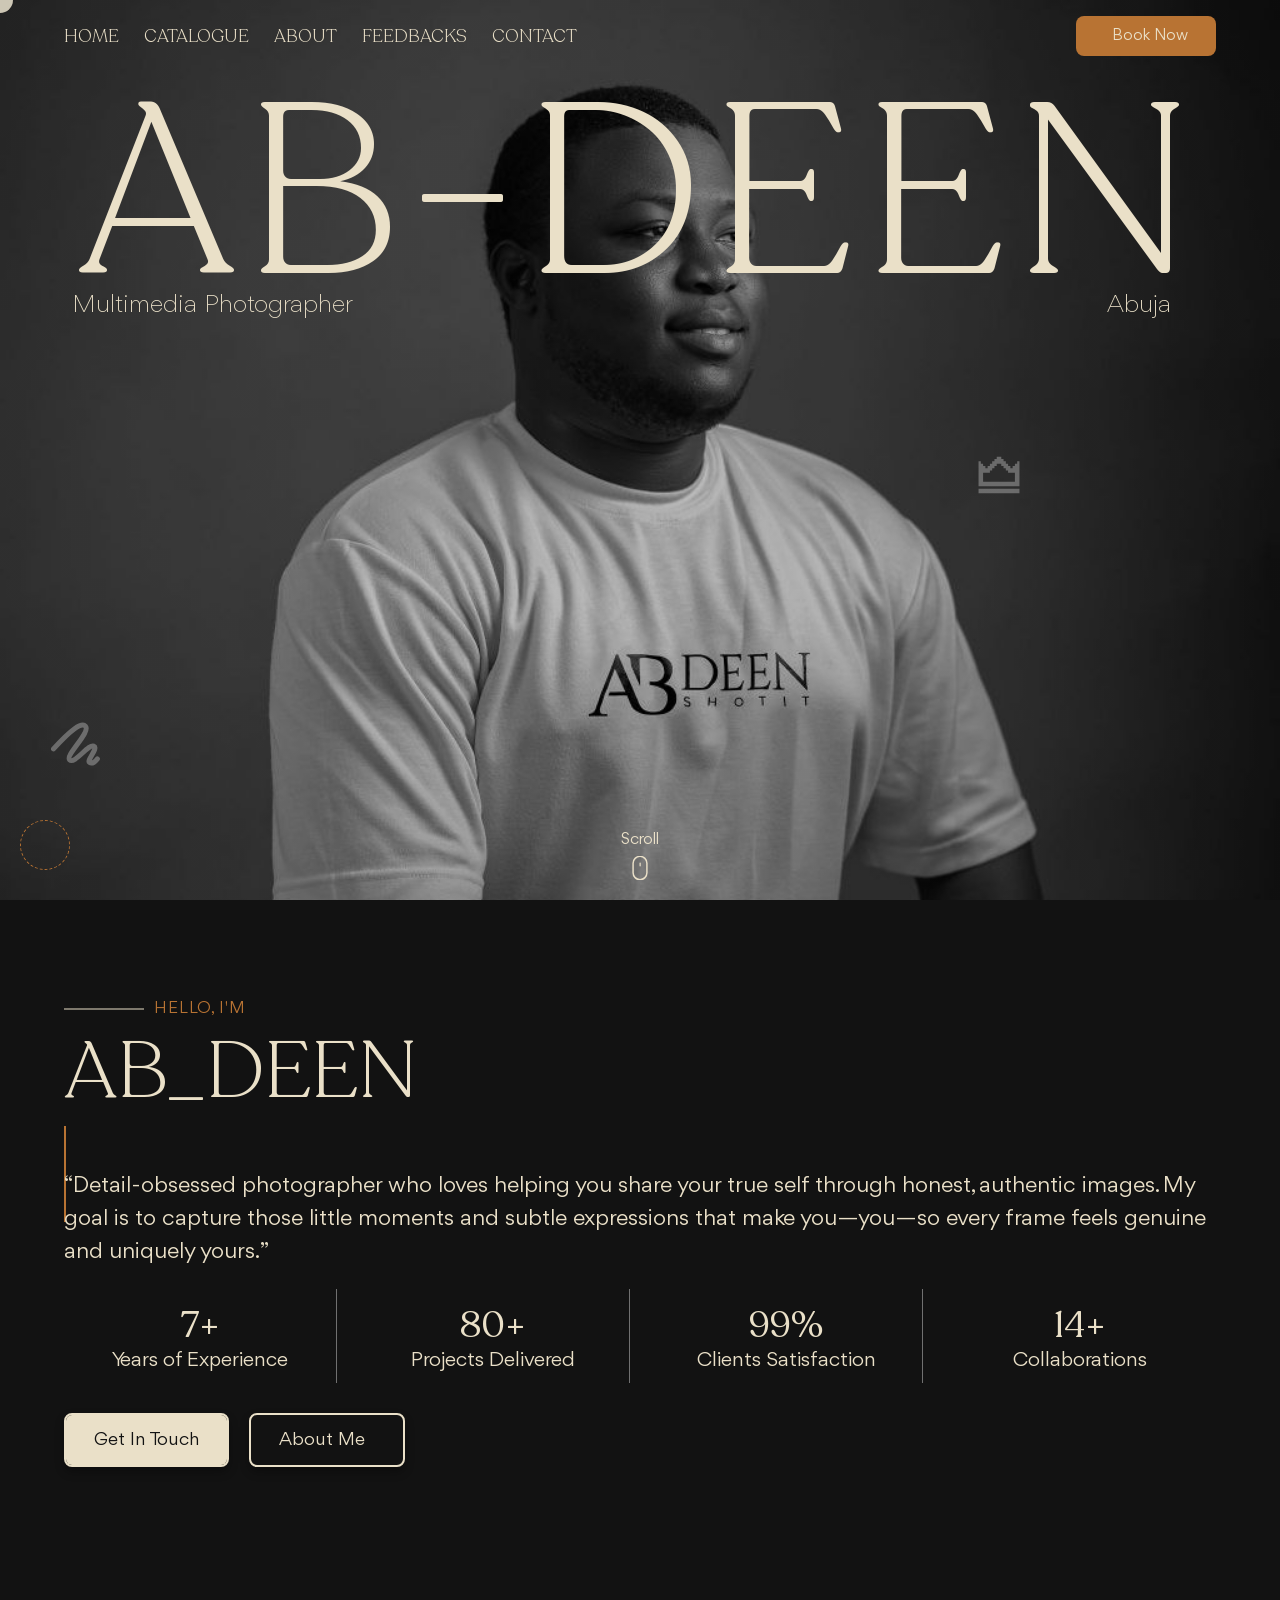
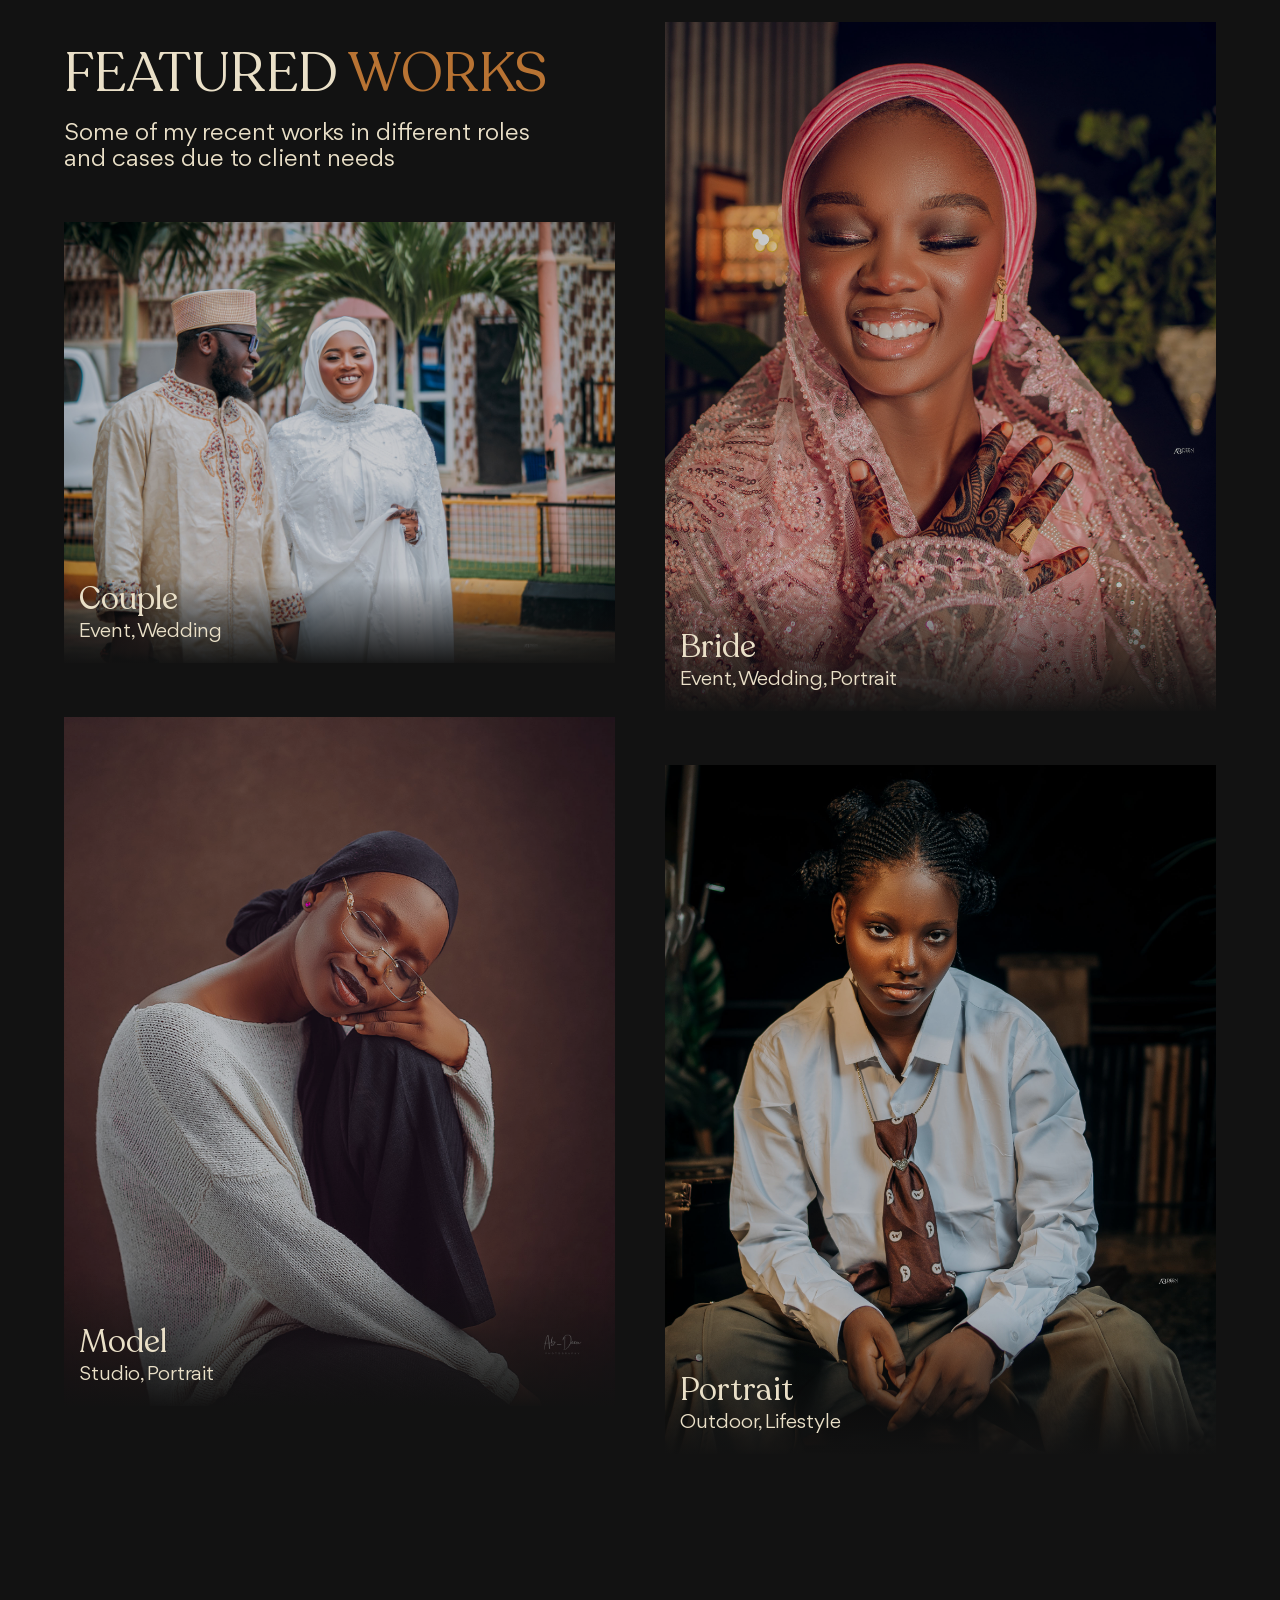
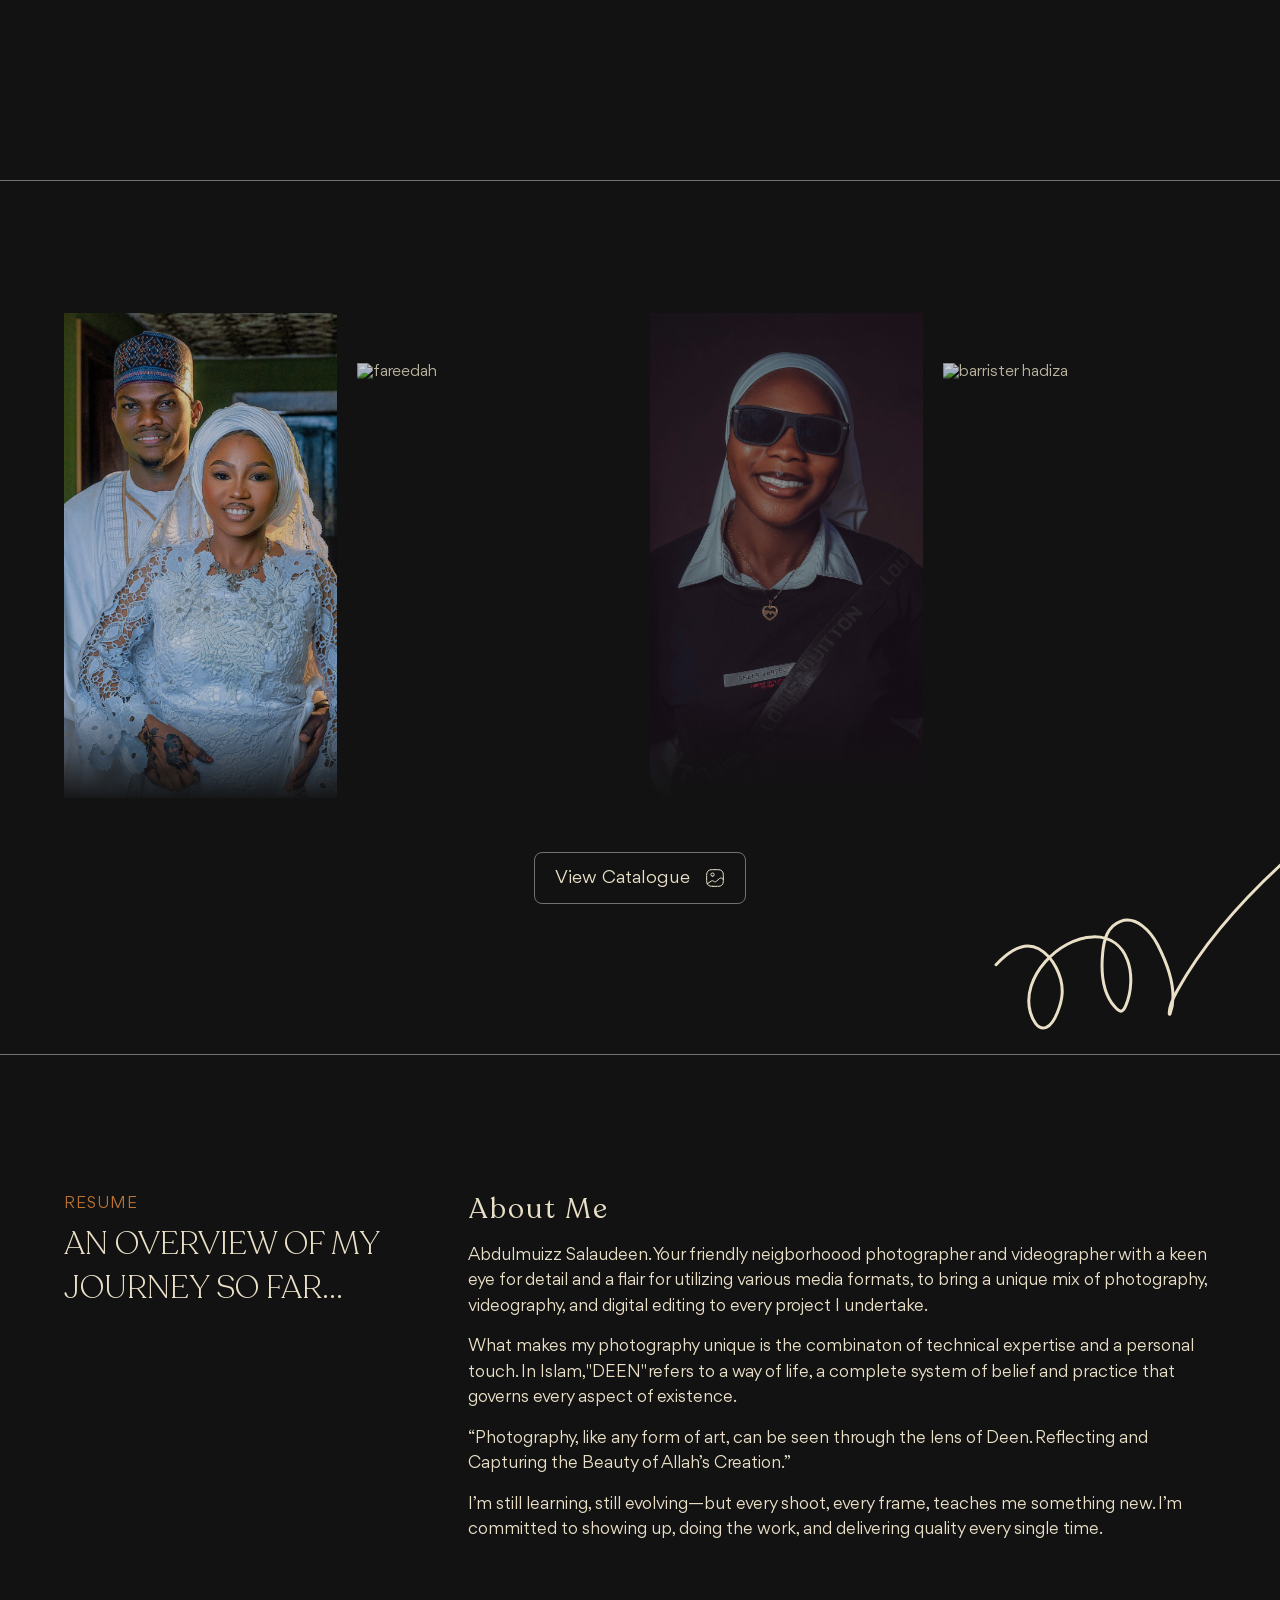
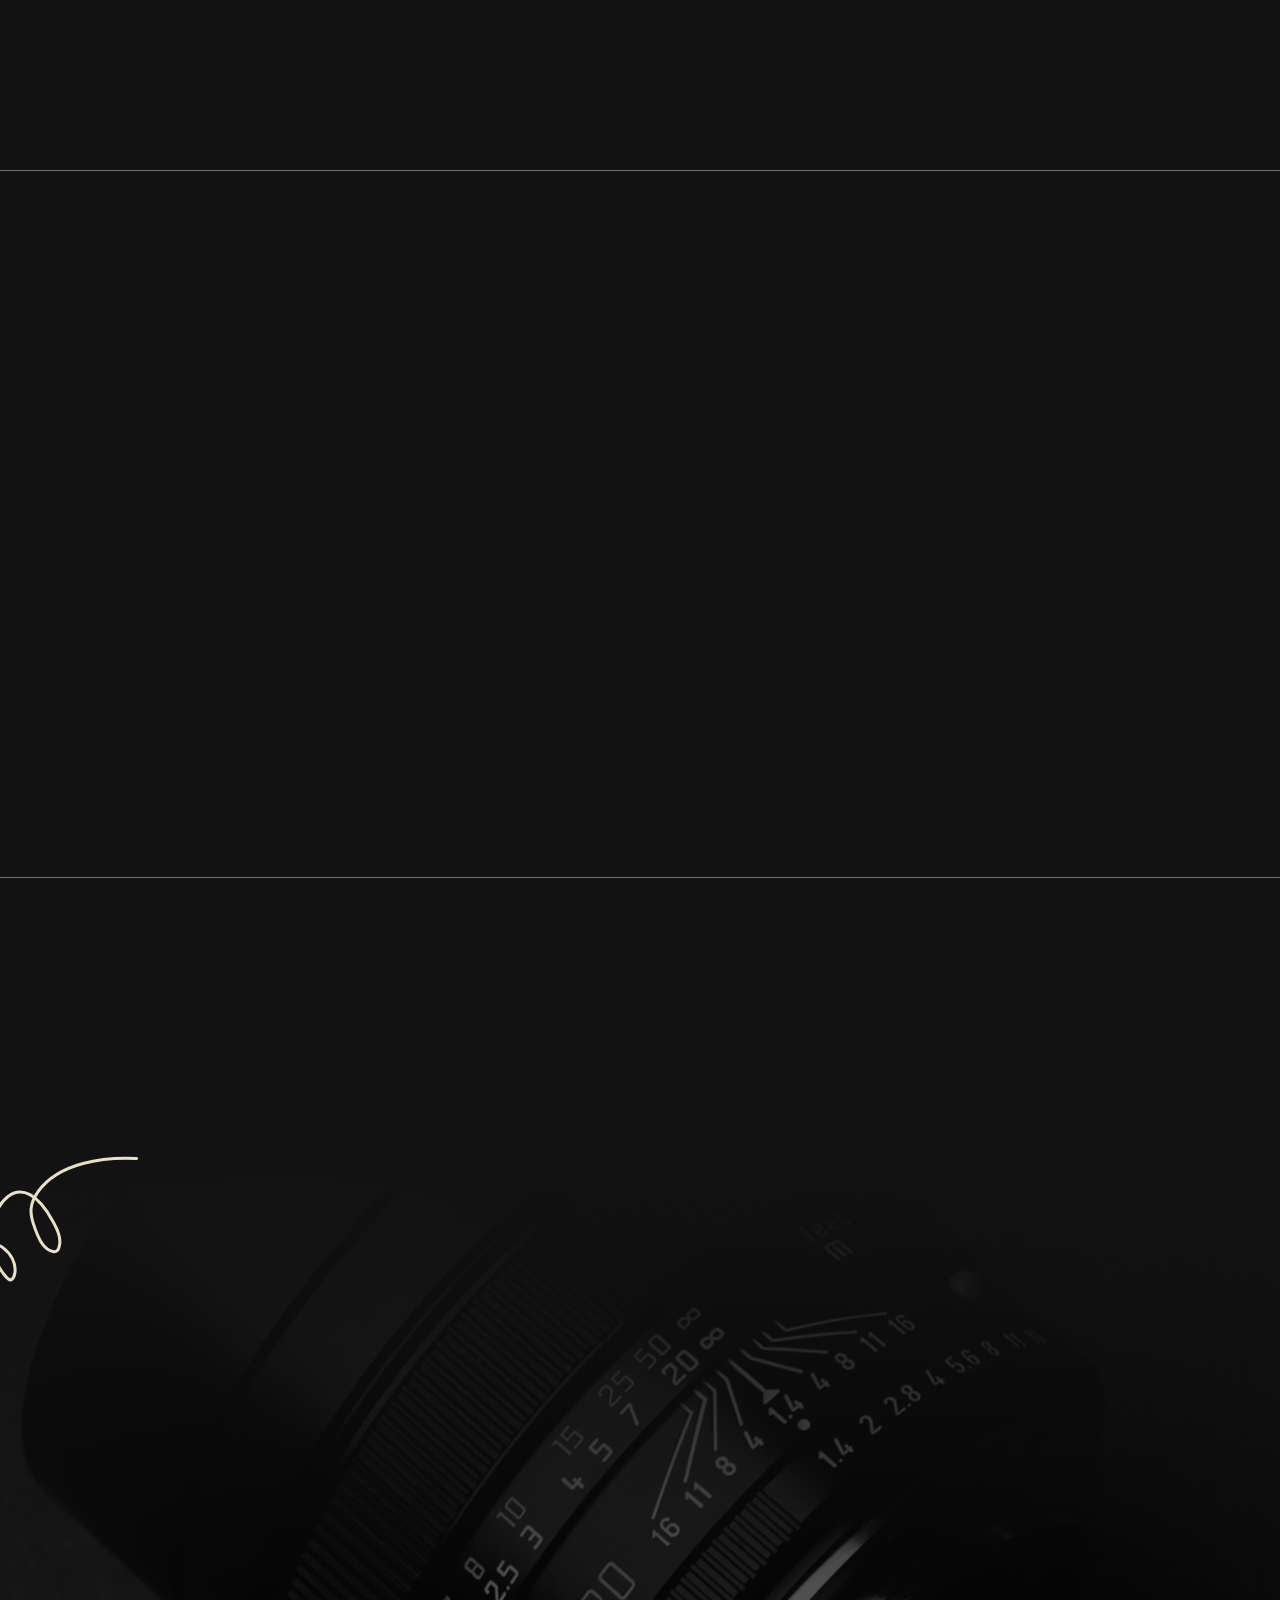
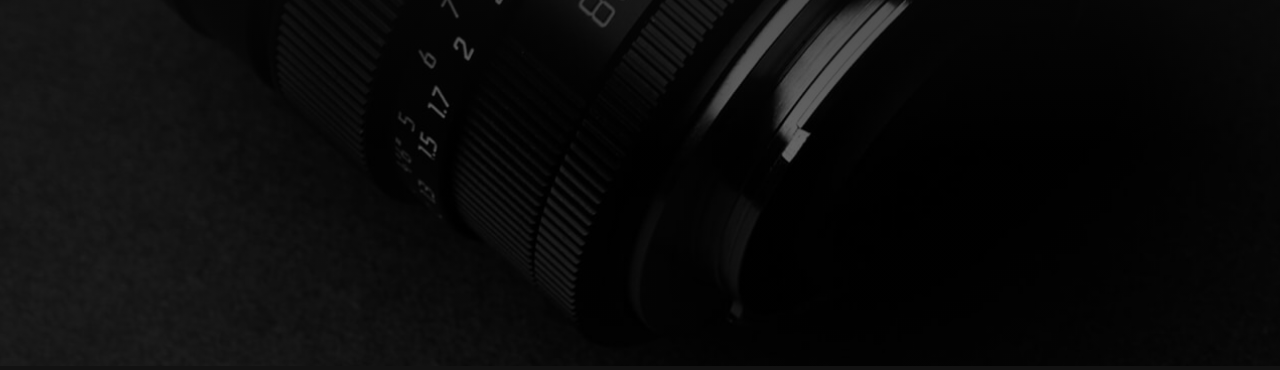
==== Index.html @ 056e8c44 "Updated" ====
<!DOCTYPE html>
<html lang="en">

<head>
  <meta charset="utf-8" />
  <meta name="viewport" content="width=device-width, initial-scale=1" />
  <title>AB_DEEN Photography</title>
  <script>
    (function () {
      try {
        const theme = localStorage.getItem('theme') || 'dark';
        document.documentElement.classList.toggle('light-theme', theme === 'light');
      } catch (_) { }
    })();
  </script>
  <link rel="icon" href="Assets/Images/abdeen icon.svg">
  <!-- Font link -->
  <link href="https://fonts.googleapis.com/css?family=Nothing+You+Could+Do:regular" rel="stylesheet" />
  <!-- remix-icon link -->
  <link rel="stylesheet" href="https://cdnjs.cloudflare.com/ajax/libs/remixicon/4.6.0/remixicon.min.css" />
  <!-- Swiper CSS -->
  <link rel="stylesheet" href="https://cdn.jsdelivr.net/npm/swiper@11/swiper-bundle.min.css" />
  <!-- AOS link -->
  <link rel="stylesheet" href="https://unpkg.com/aos@next/dist/aos.css" />
  <!-- Fancybox CSS -->
  <link rel="stylesheet" href="https://cdn.jsdelivr.net/npm/@fancyapps/ui@5.0/dist/fancybox/fancybox.css" />

  <!-- personal links -->
  <link rel="icon" href="#" />
  <link rel="stylesheet" href="Assets/CSS/Style.css" />
  <link rel="stylesheet" href="Assets/CSS/Global.css" />
  <link rel="stylesheet" href="Assets/CSS/Media.css" />
  <link rel="stylesheet" href="Assets/CSS/Catalogue.css" />
</head>

<body id="top">
  <div class="preloader">
    <div class="preloader_content">
      <h1 class="reveal-text">
        <span> AB_DEENSHOTIT</span>
      </h1>
      <div class="reveal-line">
        <div class="reveal-line_inner"></div>
      </div>
      <h1 class="reveal-text">
        <span>Agba Photographer</span>
      </h1>
    </div>
  </div>

  <!-- Header-Section -->
  <header id="navbar" class="fadeInTop">
    <main>
      <!-- Navigation -->
      <nav class="navbar">
        <a href="#home" class="nav-logo" id="navLogo">
          <h1>AB<span>_DeenShotIt</span></h1>
          <!-- <img src="Assets/Images/rough.jpg" alt=""> -->
        </a>

        <!-- Desktop Menu -->
        <div class="nav-menu" id="navMenu">
          <div class="min_nav-menu">
            <ul class="">
              <li class="nav-item">
                <a href="#" class="nav-link">
                  <div class="link_wrapper">
                    <div class="main_link">
                      <i class="ri-arrow-right-up-line"></i>
                      <h1>Home</h1>
                    </div>
                  </div>
                </a>
              </li>
              <li class="nav-item">
                <a href="Catalogue.html" class="nav-link">
                  <div class="link_wrapper">
                    <div class="main_link">
                      <i class="ri-arrow-right-up-line"></i>
                      <h1>Catalogue</h1>
                    </div>
                  </div>
                </a>
              </li>
              <li class="nav-item">
                <a href="#resume" class="nav-link">
                  <div class="link_wrapper">
                    <div class="main_link">
                      <i class="ri-arrow-right-up-line"></i>
                      <h1>About</h1>
                    </div>
                  </div>
                </a>
              </li>
              <li class="nav-item">
                <a href="#testimonial" class="nav-link">
                  <div class="link_wrapper">
                    <div class="main_link">
                      <i class="ri-arrow-right-up-line"></i>
                      <h1>Feedbacks</h1>
                    </div>
                  </div>
                </a>
              </li>
              <li class="nav-item">
                <a href="#contact" class="nav-link">
                  <div class="link_wrapper">
                    <div class="main_link">
                      <i class="ri-arrow-right-up-line"></i>
                      <h1>Contact</h1>
                    </div>
                  </div>
                </a>
              </li>
            </ul>

            <a href="https://wa.me/2349057406848" target="_blank" class="book_now btn-hv">
              <div class="icon-wrapper">
                <i class="ri-send-plane-fill"></i>
              </div>
              <span>book now</span>
            </a>

            <div class="social-links-text">
              <a href="https://www.instagram.com/ab_deenphotography?igsh=MTRwazZienp4bjY2OQ==" target="_blank"><i
                  class="ri-instagram-line"></i></a>
              <a href="https://www.tiktok.com/@ab_deenshotit?_t=ZM-8y4axwknn9y&_r=1" target="_blank"><i
                  class="ri-tiktok-line"></i></a>
              <a href="https://www.facebook.com/share/18tZyCPtxZ/" target="_blank"><i
                  class="ri-facebook-circle-fill"></i></a>
              <a href="https://wa.me/2349057406848" target="_blank"><i class="ri-whatsapp-line"></i></a>
            </div>
          </div>
        </div>

        <!-- Mobile Menu Toggle -->
        <div class="nav-toggle" id="mobileMenuToggle">
          <span class="bar"></span>
          <span class="bar"></span>
        </div>
      </nav>
    </main>
  </header>

  <!-- Home-Section -->
  <section id="home" class="scroll">
    <main>
      <div class="home-section">
        <svg fill="#ffffff" viewBox="0 0 22 22" xmlns="http://www.w3.org/2000/svg" id="memory-crown"
          class="bg_elements small1" data-aos="fade" data-aos-delay="5500">
          <g id="SVGRepo_bgCarrier" stroke-width="0"></g>
          <g id="SVGRepo_tracerCarrier" stroke-linecap="round" stroke-linejoin="round"></g>
          <g id="SVGRepo_iconCarrier">
            <path
              d="M2 17H20V19H2V17M4 6L4 7H5L5 8L6 8L6 7H7V6H8V5H9V4L10 4L10 3H12L12 4L13 4V5H14L14 6H15V7H16L16 8H17V7L18 7V6H19V5H20V16H2V5H3V6H4M7 14H18V10H15V9H14V8H13V7H12V6H10V7H9V8H8V9H7V10H4V14H7Z">
            </path>
          </g>
        </svg>

        <svg viewBox="0 -1 20 20" version="1.1" xmlns="http://www.w3.org/2000/svg"
          xmlns:xlink="http://www.w3.org/1999/xlink" fill="#ffffff" class="bg_elements small2" data-aos="fade"
          data-aos-delay="5500">
          <g id="SVGRepo_bgCarrier" stroke-width="0"></g>
          <g id="SVGRepo_tracerCarrier" stroke-linecap="round" stroke-linejoin="round"></g>
          <g id="SVGRepo_iconCarrier">
            <title>image / 36 - image, scribble icon</title>
            <g id="Free-Icons" stroke="none" stroke-width="1" fill="none" fill-rule="evenodd" stroke-linecap="round"
              stroke-linejoin="round">
              <g transform="translate(-377.000000, -601.000000)" id="Group" stroke="#ffffff" stroke-width="2">
                <g transform="translate(375.000000, 598.000000)" id="Shape">
                  <path
                    d="M3,13.5793719 C9.98914658,5.83454059 14.2442185,2.78592627 15.7652158,4.43352892 C18.0467117,6.90493289 7.55581053,16.1455344 9.47834357,17.954063 C11.4008766,19.7625917 16.9959382,11.5719148 19.0578414,12.4109285 C21.1197445,13.2499421 16.1152903,18.1722847 17.4055985,18.9997829 C18.2658039,19.5514483 19.3191667,19.0606734 20.5656867,17.527458">
                  </path>
                </g>
              </g>
            </g>
          </g>
        </svg>

        <div class="home-head">
          <h1 data-aos="fade-down" data-aos-mirror="true" data-aos-offset="0">
            ab-deen
          </h1>
          <div class="role">
            <h6 data-aos="fade-right" data-aos-mirror="true">
              multimedia Photographer
            </h6>
            <h6 data-aos="fade-left" data-aos-mirror="true">abuja</h6>
          </div>
        </div>
        <a href="#home_intro" class="scroll_btn">scroll
          <svg xmlns="http://www.w3.org/2000/svg" width="40" height="66" viewBox="0 0 40 66" fill="none">
            <path
              d="M20.3806 17.7104C19.4692 17.7104 18.7307 18.449 18.7307 19.3604V26.9546C18.7307 27.8656 19.4692 28.6045 20.3806 28.6045C21.2916 28.6045 22.0306 27.8656 22.0306 26.9546V19.3604C22.0306 18.449 21.2921 17.7104 20.3806 17.7104Z"
              fill="var(--secondary)" />
            <rect x="1" y="1" width="38" height="64" rx="19" stroke="var(--secondary)" stroke-width="4" />
          </svg>
        </a>
      </div>
    </main>
  </section>

  <!-- Intro-Section -->
  <section id="home_intro" class="home_intro">
    <main>
      <div class="home_intro-section">
        <!-- <span class="back-text">shutterbug</span> -->
        <div class="intro">
          <h5 data-aos="fade-up">Hello, i'm</h5>
          <h1 data-aos="fade-up">Ab_deen</h1>
          <div class="extend" data-aos="fade-up">
            <p>creative</p>
            <p class="typing">
              <span class="inView">photographer</span>
              <span class="inView">videographer</span>
              <span class="inView">digital editor</span>
              <span class="inView">freelancer</span>
            </p>
          </div>
        </div>

        <p class="about-quote" data-aos="fade-up">
          <q>Detail‑obsessed photographer who loves helping you share your true self through honest, authentic images.
            My goal is to capture those little moments and subtle expressions that make you—you—so every frame feels
            genuine and uniquely yours.
          </q>
        </p>
        <div class="stats-flex" data-aos="fade-up">
          <div class="stat">
            <h3>7+</h3>
            <h6>Years of Experience</h6>
          </div>
          <div class="stat">
            <h3>80+</h3>
            <h6>Projects Delivered</h6>
          </div>
          <div class="stat">
            <h3>99%</h3>
            <h6>Clients Satisfaction</h6>
          </div>
          <div class="stat">
            <h3>14+</h3>
            <h6>Collaborations</h6>
          </div>
        </div>

        <div class="btns">
          <div data-aos="fade-right">
            <a href="https://wa.me/2349057406848" target="_blank" class="btn btn-fill">Get in touch</a>
          </div>
          <div data-aos="fade-left">
            <a href="#resume" class="btn btn-outline">About Me <i class="ri-arrow-down-fill"></i></a>
          </div>
        </div>
      </div>
    </main>
    <dotlottie-player src="https://lottie.host/b8e6eff4-559f-458e-bc5d-58c7fa3292af/EcBvZquH2L.lottie"
      background="transparent" speed="1" loop autoplay class="dottie"></dotlottie-player>
  </section>

  <!-- Feature-Section -->
  <section id="featured">
    <main>
      <div class="featured-section">
        <div class="featured-head">
          <h1 data-aos="fade-up">Featured <span>Works</span></h1>
          <p data-aos="fade-up" data-aos-delay="50">
            Some of my recent works in different roles and cases due to client
            needs
          </p>
        </div>
        <div class="featured-contents">
          <div class="featured-left">
            <div class="featured item1 img-holder" data-aos="fade-up">
              <a href="Assets/Images/Recent/IMG_7859.jpg" data-fancybox="recent-work" data-caption="mr and mrs Abdulrazaq">
                <img src="Assets/Images/Recent/IMG_7859.jpg" alt="mr and mrs Abdulrazaq" loading="lazy" />
              </a>
              <div class="info">
                <h2>couple</h2>
                <p>event, wedding</p>
              </div>
            </div>
            <div class="featured item2 img-holder" data-aos="fade-up">
              <a href="Assets/Images/Contact/IMG_3451.jpg" data-fancybox="recent-work" data-caption="shukura (studio)">
                <img src="Assets/Images/Contact/IMG_3451.jpg" alt="model" loading="lazy" />
              </a>
              <div class="info">
                <h2>model</h2>
                <p>studio, portrait</p>
              </div>
            </div>
          </div>
          <div class="featured-right">
            <div class="featured item3 img-holder" data-aos="fade-up">
              <a href="Assets/Images/Recent/AZD_0710.jpg" data-fancybox="recent-work" data-caption="nafisa (bride)">
                <img src="Assets/Images/Recent/AZD_0710.jpg" alt="bride" loading="lazy" />
              </a>
              <div class="info">
                <h2>bride</h2>
                <p>event, wedding, portrait</p>
              </div>
            </div>
            <div class="featured item4 img-holder" data-aos="fade-up">
              <a href="Assets/Images/Recent/_DSC0419.jpg" data-fancybox="recent-work" data-caption="sewa (portrait)">
                <img src="Assets/Images/Recent/_DSC0419.jpg" alt="model" loading="lazy" />
              </a>
              <div class="info">
                <h2>portrait</h2>
                <p>outdoor, lifestyle</p>
              </div>
            </div>
          </div>
        </div>
        <div data-aos="fade-up">
          <a href="https://wa.me/2349057406848" target="_blank" class="bookSession_btn">
            book your session <i class="ri-camera-ai-line"></i>
          </a>
        </div>
      </div>
    </main>
  </section>

  <!-- Catalogue-Section -->
  <section id="catalogue">
    <main>
      <div class="catalogue-section">
        <div class="catalogue-head">
          <h1 data-aos="fade-up">gallery</h1>
        </div>
        <div class="catalogue-grid">
          <!-- 1 -->
          <div class="catalogue-item" data-aos="fade-up">
            <div class="catalogue-card">
              <div class="img-holder">
                <img src="Assets/Images/Home-Gallery/Events/photo_1_2025-06-27_23-56-06.jpg" alt="mr & mrs sheriff"
                  loading="lazy" />
              </div>

              <div class="card-content">
                <h2 class="card-title">mr & mrs sheriff</h2>
                <p class="card-tag">wedding, event</p>
              </div>
            </div>

            <div class="catalogue-card">
              <div class="img-holder">
                <img src="Assets/Images/Home-Gallery/Events/DSC_8226.jpg" alt="family" loading="lazy" />
              </div>

              <div class="card-content">
                <h2 class="card-title">couple</h2>
                <p class="card-tag">event, wedding</p>
              </div>
            </div>
          </div>
          <!-- 2 -->
          <div class="catalogue-item" data-aos="fade-up">
            <div class="catalogue-card">
              <div class="img-holder">
                <img src="Assets/Images/Home-Gallery/Portrait/FAT_0500.JPG" alt="fareedah" loading="lazy" />
              </div>

              <div class="card-content">
                <h2 class="card-title">fareedah</h2>
                <p class="card-tag">portrait, fashion</p>
              </div>
            </div>

            <div class="catalogue-card">
              <div class="img-holder">
                <img src="Assets/Images/Home-Gallery/Outdoor/_DSC0762.jpg" alt="sewa" loading="lazy" />
              </div>

              <div class="card-content">
                <h2 class="card-title">nimat & adetutu</h2>
                <p class="card-tag">outdoor, lifestyle</p>
              </div>
            </div>
          </div>
          <!-- 3 -->
          <div class="catalogue-item" data-aos="fade-up">
            <div class="catalogue-card">
              <div class="img-holder">
                <img src="Assets/Images/Home-Gallery/Lifestyle/_DSC0199.jpg" alt="faridah" loading="lazy" />
              </div>

              <div class="card-content">
                <h2 class="card-title">faridah</h2>
                <p class="card-tag">lifestyle, outdoor</p>
              </div>
            </div>

            <div class="catalogue-card">
              <div class="img-holder">
                <img src="Assets/Images/Home-Gallery//Studio/FAT_5792.jpg" alt="adama" loading="lazy" />
              </div>

              <div class="card-content">
                <h2 class="card-title">adama</h2>
                <p class="card-tag">studio, model</p>
              </div>
            </div>
          </div>
          <!-- 4 -->
          <div class="catalogue-item" data-aos="fade-up">
            <div class="catalogue-card">
              <div class="img-holder">
                <img src="Assets/Images/Home-Gallery/Cooperate/FAT_2130.JPG" alt="barrister hadiza" loading="lazy" />
              </div>

              <div class="card-content">
                <h2 class="card-title">barrister hadiza</h2>
                <p class="card-tag">cooperate</p>
              </div>
            </div>

            <div class="catalogue-card">
              <div class="img-holder">
                <img src="Assets/Images/Home-Gallery/Headshot/FAT_2174.jpg" alt="farida" loading="lazy" />
              </div>

              <div class="card-content">
                <h2 class="card-title">farida</h2>
                <p class="card-tag">headshot, studio</p>
              </div>
            </div>
          </div>
        </div>
        <div data-aos="fade-up">
          <a href="Catalogue.html" class="gallery_btn">
            view catalogue
            <!-- <i class="ri-folder-image-line"></i> -->
            <svg xmlns="http://www.w3.org/2000/svg" width="20" height="20" fill="none">
              <path stroke="#fff" stroke-linecap="round" stroke-linejoin="round"
                d="M7.5 18.333h5c4.167 0 5.833-1.666 5.833-5.833v-5c0-4.167-1.666-5.833-5.833-5.833h-5c-4.167 0-5.833 1.666-5.833 5.833v5c0 4.167 1.666 5.833 5.833 5.833">
              </path>
              <path stroke="#fff" stroke-linecap="round" stroke-linejoin="round"
                d="M7.5 8.333A1.667 1.667 0 1 0 7.5 5a1.667 1.667 0 0 0 0 3.333M2.225 15.792l4.108-2.759c.659-.441 1.609-.391 2.2.117l.275.242c.65.558 1.7.558 2.35 0l3.467-2.975c.65-.559 1.7-.559 2.35 0l1.358 1.166">
              </path>
            </svg>
          </a>
        </div>
      </div>
      <svg xmlns="http://www.w3.org/2000/svg" width="286" height="232" viewBox="0 0 286 232" fill="none"
        class="bg-element vector-three">
        <path
          d="M2 166.702C12.2041 155.858 28.4997 141.849 44.6995 150.736C59.4417 158.824 69.0661 179.212 68.1515 195.46C67.6678 204.053 61.553 225.557 52.2677 229.353C43.4746 232.947 38.1629 220.674 36.3838 214.507C26.3395 179.69 64.7581 139.879 98.798 138.879C135.779 137.792 143.316 179.643 131.874 207.411C128.467 215.679 125.534 214.274 120.381 208.345C108.387 194.544 106.98 172.26 108.702 154.751C109.968 141.875 113.212 128.132 126.548 123.286C142.648 117.436 157.171 134.069 163.641 146.722C173.706 166.403 184.272 192.908 176.255 215.161C175.412 217.502 175.199 215.775 175.227 214.694C175.438 206.676 179.691 199.082 183.449 192.285C212.23 140.243 255.11 94.6915 299.308 55.4069C321.873 35.3507 347.687 19.6695 372 2"
          stroke="var(--current-secondary)" stroke-width="3" stroke-linecap="round" />
      </svg>
    </main>
  </section>

  <!-- Resume-Section -->
  <section id="resume">
    <main>
      <div class="resume-section">
        <div class="resume-head" data-aos="fade-up">
          <h5>resume</h5>
          <h1>An overview of my journey so far...</h1>
        </div>
        <div class="resume-details">
          <input type="radio" name="toggle" id="about-tab" checked />
          <input type="radio" name="toggle" id="service-tab" />
          <input type="radio" name="toggle" id="skills-tab" />
          <input type="radio" name="toggle" id="experience-tab" />

          <div class="tabs" data-aos="fade-up">
            <label for="about-tab" class="btn-hv">About Me
              <div class="btn-circle">
                <i class="ri-arrow-right-up-line btn_icon"></i>
                <i class="ri-arrow-right-up-line btn_icon-copy"></i>
              </div>
            </label>
            <label for="service-tab" class="btn-hv">Services
              <div class="btn-circle">
                <i class="ri-arrow-right-up-line btn_icon"></i>
                <i class="ri-arrow-right-up-line btn_icon-copy"></i>
              </div>
            </label>
            <label for="skills-tab" class="btn-hv">Skills
              <div class="btn-circle">
                <i class="ri-arrow-right-up-line btn_icon"></i>
                <i class="ri-arrow-right-up-line btn_icon-copy"></i>
              </div>
            </label>
            <label for="experience-tab" class="btn-hv">Experience
              <div class="btn-circle">
                <i class="ri-arrow-right-up-line btn_icon"></i>
                <i class="ri-arrow-right-up-line btn_icon-copy"></i>
              </div>
            </label>
          </div>

          <div class="resume-tabs-content" data-aos="fade-up" data-aos-delay="400">
            <div id="about-info" class="tab-content">
              <div class="all-info">
                <div class="title">
                  <h2>about me</h2>
                  <!-- <span>
                    Lorem ipsum dolor sit amet consectetur adipisicing elit.
                  </span> -->
                </div>
                <div class="info-flex">
                  <p>
                    Abdulmuizz Salaudeen. Your friendly neigborhoood
                    photographer and videographer with a keen eye for detail
                    and a flair for utilizing various media formats, to bring
                    a unique mix of photography, videography, and digital
                    editing to every project I undertake.
                  </p>
                  <p>
                    What makes my photography unique is the combinaton of
                    technical expertise and a personal touch. In Islam, "DEEN"
                    refers to a way of life, a complete system of belief and
                    practice that governs every aspect of existence.
                  </p>
                  <p>
                    <q>Photography, like any form of art, can be seen through
                      the lens of Deen. Reflecting and Capturing the Beauty of
                      Allah’s Creation.
                    </q>
                  </p>
                  <p>
                    I’m still learning, still evolving—but every shoot, every frame, teaches me something new. I’m
                    committed to showing up, doing the work, and delivering quality every single time.
                  </p>
                </div>
              </div>
            </div>

            <div id="service-info" class="tab-content">
              <div class="all-info">
                <div class="title">
                  <h2>service</h2>
                </div>

                <div class="info-grid">
                  <div class="list">
                    <svg xmlns="http://www.w3.org/2000/svg" width="92" height="67" viewBox="0 0 92 67" fill="none">
                      <g>
                        <rect x="11" y="7" width="12" height="4" fill="var(--vintage-gold)"></rect>
                        <path
                          d="M86.5012 66.0383H5.60249C2.9856 66.0383 0.859375 63.912 0.859375 61.2951V15.1316C0.859375 12.5147 2.9856 10.3885 5.60249 10.3885H31.342L33.1003 3.47827C33.6114 1.45427 34.8994 0.248047 36.5349 0.248047H55.5074C57.1429 0.248047 58.4309 1.45427 58.942 3.47827L60.7003 10.3885H86.4398C89.0567 10.3885 91.1829 12.5147 91.1829 15.1316V61.3156C91.2443 63.912 89.118 66.0383 86.5012 66.0383ZM5.60249 12.4329C4.11004 12.4329 2.90382 13.6392 2.90382 15.1316V61.3156C2.90382 62.808 4.11004 64.0143 5.60249 64.0143H86.4807C87.9732 64.0143 89.1794 62.808 89.1794 61.3156V15.1316C89.1794 13.6392 87.9732 12.4329 86.4807 12.4329H59.9643C59.494 12.4329 59.0852 12.1263 58.9829 11.656L57.0203 3.96893C56.8567 3.33516 56.4478 2.29249 55.5483 2.29249H36.5758C35.6763 2.29249 35.2674 3.3556 35.1038 3.96893L33.1412 11.656C33.0185 12.1058 32.6096 12.4329 32.1598 12.4329H5.60249Z"
                          fill="var(--secondary)"></path>
                        <path d="M39 42V33.5H40L46 30.5L53 34V42L46 46L39 42Z" fill="var(--vintage-gold)"></path>
                        <path
                          d="M90.2221 26.1512H69.4506C68.8781 26.1512 68.4283 25.7014 68.4283 25.1289C68.4283 24.5565 68.8781 24.1067 69.4506 24.1067H90.2221C90.7946 24.1067 91.2443 24.5565 91.2443 25.1289C91.2443 25.7014 90.7741 26.1512 90.2221 26.1512ZM22.6532 26.1512H1.90211C1.32966 26.1512 0.879883 25.7014 0.879883 25.1289C0.879883 24.5565 1.32966 24.1067 1.90211 24.1067H22.6737C23.2461 24.1067 23.6959 24.5565 23.6959 25.1289C23.6959 25.7014 23.2257 26.1512 22.6532 26.1512ZM90.2221 21.0401H65.7297C65.1572 21.0401 64.7074 20.5903 64.7074 20.0178C64.7074 19.4454 65.1572 18.9956 65.7297 18.9956H90.2221C90.7946 18.9956 91.2443 19.4454 91.2443 20.0178C91.2443 20.5903 90.7741 21.0401 90.2221 21.0401ZM26.3741 21.0401H1.90211C1.32966 21.0401 0.879883 20.5903 0.879883 20.0178C0.879883 19.4454 1.32966 18.9956 1.90211 18.9956H26.3741C26.9466 18.9956 27.3963 19.4454 27.3963 20.0178C27.3963 20.5903 26.9466 21.0401 26.3741 21.0401Z"
                          fill="var(--secondary)"></path>
                        <path
                          d="M46.0621 61.0293C33.4888 61.0293 23.2461 50.8071 23.2461 38.2133C23.2461 25.6195 33.4683 15.4177 46.0621 15.4177C58.6559 15.4177 68.8781 25.6399 68.8781 38.2337C68.8781 50.8275 58.6354 61.0293 46.0621 61.0293ZM46.0621 17.4622C34.6132 17.4622 25.2905 26.7848 25.2905 38.2337C25.2905 49.6826 34.6132 59.0053 46.0621 59.0053C57.511 59.0053 66.8336 49.6826 66.8336 38.2337C66.8132 26.7644 57.511 17.4622 46.0621 17.4622Z"
                          fill="var(--secondary)"></path>
                        <path
                          d="M46.0608 47.0862C45.8768 47.0862 45.7132 47.0453 45.5496 46.9431L38.7621 43.0177C38.4554 42.8337 38.251 42.5066 38.251 42.1386V34.3084C38.251 33.9404 38.4554 33.6133 38.7621 33.4293L45.5496 29.504C45.8563 29.32 46.2652 29.32 46.5719 29.504L53.3594 33.4089C53.6661 33.5929 53.8705 33.92 53.8705 34.288V42.1182C53.8705 42.4862 53.6661 42.8133 53.3594 42.9973L46.5719 46.9226C46.4083 47.0453 46.2243 47.0862 46.0608 47.0862ZM40.2954 41.5457L46.0608 44.8782L51.8261 41.5457V34.8809L46.0608 31.5689L40.2954 34.9013V41.5457Z"
                          fill="var(--secondary)"></path>
                        <path
                          d="M46.0609 31.4053C45.7951 31.4053 45.5089 31.303 45.3249 31.0782C44.9365 30.6693 44.9569 30.015 45.3658 29.6266L56.6307 18.975C57.0396 18.5866 57.6938 18.607 58.0822 19.0159C58.4707 19.4248 58.4502 20.079 58.0413 20.4675L46.7765 31.119C46.5516 31.303 46.3062 31.4053 46.0609 31.4053Z"
                          fill="var(--secondary)"></path>
                        <path
                          d="M67.6915 39.7465C67.5892 39.7465 67.487 39.7261 67.4052 39.7057L52.5421 35.2897C52.0106 35.1261 51.6835 34.5537 51.847 34.0221C52.0106 33.4905 52.583 33.1634 53.1146 33.327L67.9572 37.7634C68.4888 37.927 68.8159 38.4994 68.6523 39.031C68.5297 39.4603 68.1208 39.7465 67.6915 39.7465Z"
                          fill="var(--secondary)"></path>
                        <path
                          d="M56.4265 58.2284C55.9563 58.2284 55.5474 57.9217 55.4248 57.4515L51.847 42.384C51.7243 41.832 52.0514 41.28 52.6034 41.1573C53.1554 41.0346 53.7074 41.3617 53.8301 41.9137L57.4079 56.9813C57.5305 57.5333 57.2034 58.0853 56.6514 58.2079C56.5901 58.2284 56.5083 58.2284 56.4265 58.2284Z"
                          fill="var(--secondary)"></path>
                        <path
                          d="M34.7962 57.7173C34.5305 57.7173 34.2442 57.6151 34.0602 57.3902C33.6718 56.9813 33.6922 56.3271 34.1011 55.9386L45.366 45.2871C45.7749 44.8986 46.4291 44.9191 46.8176 45.3279C47.206 45.7368 47.1856 46.3911 46.7767 46.7795L35.5118 57.4311C35.3074 57.6355 35.0416 57.7173 34.7962 57.7173Z"
                          fill="var(--secondary)"></path>
                        <path
                          d="M39.2735 43.1608C39.1713 43.1608 39.069 43.1403 38.9873 43.1199L24.1242 38.6835C23.5926 38.5199 23.2655 37.9475 23.429 37.4159C23.5926 36.8843 24.165 36.5572 24.6966 36.7208L39.5393 41.1572C40.0708 41.3208 40.3979 41.8932 40.2344 42.4248C40.1117 42.8746 39.7028 43.1608 39.2735 43.1608Z"
                          fill="var(--secondary)"></path>
                        <path
                          d="M39.2527 35.3307C38.7825 35.3307 38.3736 35.024 38.2509 34.5538L34.6732 19.4862C34.5505 18.9342 34.8776 18.3822 35.4296 18.2596C35.9816 18.1369 36.5336 18.464 36.6563 19.016L40.234 34.0836C40.3567 34.6356 40.0296 35.1876 39.4776 35.3102C39.4163 35.3102 39.3345 35.3307 39.2527 35.3307Z"
                          fill="var(--secondary)"></path>
                        <path
                          d="M46.0612 66.0382C30.7074 66.0382 18.2363 53.5466 18.2363 38.2133C18.2363 22.88 30.7279 10.3884 46.0612 10.3884C61.415 10.3884 73.8861 22.88 73.8861 38.2133C73.8861 53.5466 61.3946 66.0382 46.0612 66.0382ZM46.0612 12.4329C31.8523 12.4329 20.2808 24.0044 20.2808 38.2133C20.2808 52.4222 31.8523 63.9938 46.0612 63.9938C60.2701 63.9938 71.8417 52.4222 71.8417 38.2133C71.8417 24.0044 60.2701 12.4329 46.0612 12.4329Z"
                          fill="var(--secondary)"></path>
                        <path
                          d="M23.6939 12.4329C23.1214 12.4329 22.6716 11.9832 22.6716 11.4107V7.71028H12.0405V11.4107C12.0405 11.9832 11.5908 12.4329 11.0183 12.4329C10.4459 12.4329 9.99609 11.9832 9.99609 11.4107V6.7085C9.99609 6.13606 10.4459 5.68628 11.0183 5.68628H23.6939C24.2663 5.68628 24.7161 6.13606 24.7161 6.7085V11.4312C24.7161 11.9832 24.2459 12.4329 23.6939 12.4329Z"
                          fill="var(--secondary)"></path>
                        <path
                          d="M81.0825 12.4329H68.407C67.8345 12.4329 67.3848 11.9832 67.3848 11.4107V6.7085C67.3848 6.13606 67.8345 5.68628 68.407 5.68628H81.0825C81.655 5.68628 82.1048 6.13606 82.1048 6.7085V11.4312C82.1048 11.9832 81.655 12.4329 81.0825 12.4329ZM69.4292 10.3885H80.0603V7.71028H69.4292V10.3885Z"
                          fill="var(--secondary)"></path>
                      </g>
                    </svg>
                    <div class="item">
                      <h4>photography</h4>
                      <p>Capturing emotions and stories in timeless stills.</p>
                    </div>
                  </div>

                  <div class="list">
                    <svg xmlns="http://www.w3.org/2000/svg" width="96" height="67" viewBox="0 0 96 68" fill="none">
                      <path fill-rule="evenodd" clip-rule="evenodd"
                        d="M6.45217 16.5772C4.33384 16.5772 2.60841 18.3014 2.60841 20.4202L2.60872 43.5223C2.60872 45.641 4.33323 47.3648 6.45144 47.3648L43.2572 47.3644V16.5772H6.45217ZM44.3466 49.5431H6.45217C3.13041 49.5431 0.429688 46.8425 0.429688 43.5223L0.429993 20.4198C0.429993 17.0998 3.13029 14.399 6.45144 14.399L44.3466 14.3989C44.9483 14.3989 45.4357 14.8865 45.4357 15.4883L45.436 48.4538C45.436 49.0555 44.9479 49.5435 44.3466 49.5431Z"
                        fill="var(--secondary)"></path>
                      <path d="M7 43.5V21H26V43.5H7Z" fill="var(--secondary-color)"></path>
                      <path d="M87 31.5L79 23.5C72.6 32.3 76.3333 37.5 79 39L87 31.5Z" fill="var(--vintage-gold)">
                      </path>
                      <path fill-rule="evenodd" clip-rule="evenodd"
                        d="M8.13923 41.8537H25.2379V22.0881H8.13923V41.8537ZM26.3273 44.0324H7.04987C6.44816 44.0324 5.95996 43.545 5.95996 42.9434L5.96051 20.9988C5.96051 20.3971 6.44785 19.9096 7.04932 19.9096L26.3273 19.9094C26.929 19.9094 27.4162 20.3974 27.4162 20.999L27.4166 42.9431C27.4166 43.5448 26.9282 44.0327 26.3267 44.0327L26.3273 44.0324Z"
                        fill="var(--secondary)"></path>
                      <path fill-rule="evenodd" clip-rule="evenodd"
                        d="M51.3805 23.7117H44.3464C43.743 23.7117 43.2568 23.2243 43.2568 22.6227C43.2571 22.021 43.743 21.5333 44.3463 21.5333L51.3805 21.533C51.9839 21.533 52.4693 22.0211 52.4693 22.6227C52.4699 23.224 51.9831 23.712 51.3799 23.712L51.3805 23.7117ZM51.3805 42.4091H44.3464C43.743 42.4091 43.2568 41.9214 43.2568 41.3198C43.2571 40.718 43.743 40.2304 44.3463 40.2304L51.3805 40.2304C51.9839 40.2304 52.4693 40.7182 52.4693 41.3198C52.4699 41.9211 51.9831 42.4091 51.3805 42.4091Z"
                        fill="var(--secondary)"></path>
                      <path fill-rule="evenodd" clip-rule="evenodd"
                        d="M52.4703 40.5939L63.4975 45.1952V18.0513L52.4703 23.3101V40.5939ZM64.5869 47.9198C64.4456 47.9198 64.3013 47.8922 64.167 47.8359L50.963 42.325C50.5563 42.1561 50.291 41.7594 50.291 41.3199L50.2916 22.6224C50.2916 22.2029 50.5331 21.8204 50.9113 21.6395L64.118 15.3416C64.4549 15.1807 64.8517 15.2042 65.1675 15.4037C65.4839 15.6028 65.6763 15.951 65.6763 16.3249V46.8301C65.6763 47.1947 65.4946 47.5349 65.1901 47.7371C65.0089 47.8577 64.7988 47.92 64.5869 47.9198Z"
                        fill="var(--secondary)"></path>
                      <path fill-rule="evenodd" clip-rule="evenodd"
                        d="M13.7992 4.04249C10.9337 4.04249 8.59962 6.36567 8.59962 9.22087C8.60005 12.0761 10.9336 14.3991 13.7988 14.3991C16.6665 14.3991 18.9978 12.0761 18.9978 9.22087C18.9984 6.36549 16.6659 4.04262 13.7992 4.04249ZM13.7992 16.5774C9.73116 16.5774 6.4209 13.2774 6.4209 9.22087C6.42133 5.16413 9.73061 1.86401 13.7988 1.86401C17.8673 1.86377 21.1765 5.16425 21.1765 9.22087C21.1771 13.2774 17.8668 16.5777 13.7992 16.5774Z"
                        fill="var(--secondary)"></path>
                      <path fill-rule="evenodd" clip-rule="evenodd"
                        d="M33.7296 7.35756C31.7799 7.35756 30.1924 8.93713 30.1924 10.8783C30.1926 12.8193 31.7791 14.3989 33.729 14.3989C35.6794 14.3989 37.2657 12.8195 37.2657 10.8783C37.2658 8.93713 35.6789 7.3578 33.729 7.3578L33.7296 7.35756ZM33.7296 16.5771C30.5781 16.5771 28.0137 14.0208 28.0137 10.8783C28.0139 7.73547 30.5781 5.1792 33.729 5.1792C36.8802 5.17883 39.4444 7.73584 39.4444 10.8783C39.4445 14.0205 36.8798 16.5775 33.729 16.5775L33.7296 16.5771Z"
                        fill="var(--secondary)"></path>
                      <path fill-rule="evenodd" clip-rule="evenodd"
                        d="M33.731 7.35761C33.6706 7.35761 33.6095 7.35327 33.5491 7.34325L15.6714 4.36871C15.0774 4.26998 14.6762 3.70898 14.7746 3.11552C14.8748 2.52187 15.4345 2.12146 16.0284 2.21964L33.9071 5.1938C34.5004 5.29253 34.9012 5.8539 34.8028 6.44736C34.714 6.98012 34.2525 7.35798 33.731 7.35761Z"
                        fill="var(--secondary)"></path>
                      <path fill-rule="evenodd" clip-rule="evenodd"
                        d="M38.6695 22.0881H31.1401C30.5392 22.0881 30.0508 21.6006 30.0508 20.999C30.0516 20.3971 30.5387 19.9096 31.1401 19.9096L38.6695 19.9094C39.2711 19.9094 39.7585 20.3974 39.7585 20.999C39.7588 21.6006 39.2707 22.0883 38.6695 22.0881Z"
                        fill="var(--secondary)"></path>
                      <path fill-rule="evenodd" clip-rule="evenodd"
                        d="M38.6695 26.4773H31.1401C30.5392 26.4773 30.0508 25.9896 30.0508 25.388C30.0516 24.7862 30.5387 24.2988 31.1401 24.2988L38.6695 24.2986C39.2711 24.2986 39.7585 24.7864 39.7585 25.388C39.7588 25.9892 39.2707 26.4774 38.6695 26.4773Z"
                        fill="var(--secondary)"></path>
                      <path fill-rule="evenodd" clip-rule="evenodd"
                        d="M38.6695 44.0325H31.1401C30.5392 44.0325 30.0508 43.5451 30.0508 42.9434C30.0516 42.3415 30.5387 41.8541 31.1401 41.8541L38.6695 41.8538C39.2711 41.8538 39.7585 42.3418 39.7585 42.9434C39.7588 43.5448 39.2707 44.0328 38.6695 44.0325Z"
                        fill="var(--secondary)"></path>
                      <path fill-rule="evenodd" clip-rule="evenodd"
                        d="M38.6695 30.8658H31.1401C30.5392 30.8658 30.0508 30.3786 30.0508 29.7768C30.0516 29.1752 30.5387 28.6876 31.1401 28.6876L38.6695 28.6875C39.2711 28.6875 39.7585 29.1753 39.7585 29.7768C39.7588 30.3786 39.2707 30.8662 38.6695 30.8658Z"
                        fill="var(--secondary)"></path>
                      <path fill-rule="evenodd" clip-rule="evenodd"
                        d="M38.6695 35.2547H31.1401C30.5392 35.2547 30.0508 34.7674 30.0508 34.1657C30.0516 33.5636 30.5387 33.0765 31.1401 33.0765L38.6695 33.0764C39.2711 33.0764 39.7585 33.5641 39.7585 34.1657C39.7588 34.7671 39.2707 35.2551 38.6695 35.2547Z"
                        fill="var(--secondary)"></path>
                      <path fill-rule="evenodd" clip-rule="evenodd"
                        d="M38.6695 39.6436H31.1401C30.5392 39.6436 30.0508 39.1563 30.0508 38.5546C30.0516 37.9529 30.5387 37.4652 31.1401 37.4652L38.6695 37.4648C39.2711 37.4648 39.7585 37.953 39.7585 38.5546C39.7588 39.1559 39.2707 39.6439 38.6695 39.6436Z"
                        fill="var(--secondary)"></path>
                      <path fill-rule="evenodd" clip-rule="evenodd"
                        d="M9.2053 67.0123C8.47765 67.0123 7.73931 66.8283 7.06411 66.4402C6.07164 65.8684 5.36203 64.9429 5.06322 63.8326C4.76698 62.7238 4.91766 61.5695 5.49065 60.5811L12.8325 47.908C13.1338 47.3877 13.7989 47.21 14.3208 47.5118C14.841 47.8132 15.0188 48.4799 14.718 49.0004L7.37637 61.6727C7.09639 62.1565 7.02254 62.7233 7.16816 63.2686C7.31597 63.8153 7.66369 64.2714 8.1517 64.5516C9.16526 65.1349 10.4647 64.788 11.049 63.7792L20.2428 47.908C20.5457 47.3877 21.2107 47.2102 21.7308 47.5118C22.2512 47.8132 22.4287 48.4799 22.1279 49.0004L12.9346 64.871C12.1389 66.2438 10.6916 67.0127 9.2053 67.0123Z"
                        fill="var(--secondary)"></path>
                      <path fill-rule="evenodd" clip-rule="evenodd"
                        d="M36.6603 67.0123C35.1735 67.0123 33.7267 66.2443 32.9304 64.8714L23.7377 49.0004C23.4347 48.4795 23.6123 47.8135 24.1342 47.5118C24.6543 47.2098 25.32 47.388 25.6227 47.9084L34.816 63.7791C35.4007 64.7881 36.6997 65.1345 37.7135 64.5518C38.2015 64.271 38.5494 63.8156 38.6969 63.2683C38.8432 62.7229 38.7688 62.1567 38.4887 61.6731L31.147 49.0004C30.8466 48.4795 31.024 47.8135 31.5442 47.5118C32.0646 47.2098 32.7319 47.388 33.0326 47.9084L40.3752 60.5808C40.9463 61.5689 41.0987 62.7239 40.8018 63.8323C40.5036 64.9425 39.7919 65.8689 38.8009 66.4402C38.1257 66.828 37.3881 67.0127 36.6603 67.0123Z"
                        fill="var(--secondary)"></path>
                      <path fill-rule="evenodd" clip-rule="evenodd"
                        d="M73.75 46.8701C73.4701 46.8701 73.1918 46.7636 72.9782 46.55C72.5551 46.1237 72.5545 45.4342 72.982 45.0094L86.0641 31.971L72.9824 18.9331C72.5551 18.5084 72.5545 17.819 72.9782 17.3928C73.4045 16.9667 74.092 16.9656 74.5195 17.3904L88.3756 31.1995C88.5799 31.4037 88.6944 31.6819 88.6944 31.9713C88.6947 32.2608 88.5791 32.5385 88.3749 32.743L74.5203 46.5527C74.3067 46.7641 74.0278 46.8704 73.75 46.8701Z"
                        fill="var(--secondary)"></path>
                      <path fill-rule="evenodd" clip-rule="evenodd"
                        d="M79.6107 41.0286C79.3818 41.0286 79.1525 40.9577 78.9558 40.8108C76.1435 38.6992 74.5303 35.4774 74.5303 31.9711C74.5307 28.4648 76.1435 25.2431 78.9558 23.1318C79.4388 22.7699 80.1209 22.8681 80.482 23.349C80.844 23.8299 80.745 24.5131 80.2646 24.8741C78.0048 26.5699 76.709 29.1569 76.709 31.9711C76.7094 34.7852 78.0044 37.3723 80.2646 39.0682C80.7452 39.429 80.8433 40.1122 80.482 40.5933C80.2686 40.8784 79.9412 41.0289 79.6107 41.0286Z"
                        fill="var(--secondary)"></path>
                      <path fill-rule="evenodd" clip-rule="evenodd"
                        d="M94.4832 62.9545C94.3155 62.9549 94.1466 62.9163 93.9933 62.8387L64.0969 47.8039C63.5598 47.5332 63.3418 46.8786 63.6123 46.3411C63.8832 45.8034 64.537 45.5872 65.076 45.8574L93.3938 60.0983V3.80299L65.056 17.3086C64.5113 17.5673 63.8619 17.3371 63.6028 16.7938C63.3437 16.2507 63.5744 15.6006 64.1173 15.3418L94.0142 1.09364C94.3513 0.933236 94.7478 0.956709 95.0637 1.15624C95.3802 1.35541 95.5724 1.70355 95.5724 2.07743L95.5726 61.8651C95.5726 62.2434 95.3757 62.5946 95.0544 62.793C94.879 62.9004 94.6818 62.9548 94.4832 62.9545Z"
                        fill="var(--secondary)"></path>
                    </svg>
                    <div class="item">
                      <h4>videography</h4>
                      <p>Bringing your narrative to life through cinematic motion.</p>
                    </div>
                  </div>

                  <div class="list">
                    <svg xmlns="http://www.w3.org/2000/svg" width="34" height="34" viewBox="0 0 34 34" fill="none">
                      <path
                        d="M26.4624 7.33333L31.9677 2M20.2688 7.33333L14.7634 2M23.3656 6.33333V1M26.4624 13.3333L31.9677 18.6667M27.4946 10.3333H33M19.2366 10.3333H13.7312M23.3656 14.3333V19.6667M23.3656 10.8824V9.94118M28.871 25V33M24.7419 29H33M20.2688 13.3333C20.2688 13.3333 3.53798 29.5413 1 32L20.2688 13.3333Z"
                        stroke="var(--secondary)" stroke-width="1.5" stroke-linecap="" stroke-linejoin="round" />
                    </svg>
                    <div class="item">
                      <h4>photo retouch</h4>
                      <p>Enhancing each image with subtle, natural perfection.</p>
                    </div>
                  </div>

                  <div class="list">
                    <svg xmlns="http://www.w3.org/2000/svg" width="34" height="34" viewBox="0 0 34 34" fill="none">
                      <path
                        d="M1 1H10.1633V28.5413C10.1633 31.0037 8.11236 33 5.58163 33C3.0509 33 1 31.0037 1 28.5413V1Z"
                        stroke="var(--secondary)" stroke-width="1.31904" stroke-linecap="round"
                        stroke-linejoin="round" />
                      <path fill-rule="evenodd" clip-rule="evenodd"
                        d="M13.084 25.6865L29.4039 15.8795C29.6703 15.7193 29.7546 15.3768 29.592 15.1143L24.8196 7.40941C24.6571 7.14695 24.3093 7.064 24.0428 7.22412L12.9805 13.8718L12.9918 15.1691L18.1816 12.0504L22.3658 18.8047L13.0727 24.3891L13.084 25.6865ZM19.1466 11.4706L24.149 8.46447L28.3327 15.219L23.3307 18.2248L19.1466 11.4706Z"
                        fill="var(--secondary)" />
                      <path fill-rule="evenodd" clip-rule="evenodd"
                        d="M13.091 32.2564L13.0898 31.143L24.8787 31.1438L24.8787 23.2315L17.11 23.2315C16.7978 23.2315 16.5448 22.9823 16.5448 22.6748C16.5448 22.3674 16.7978 22.1182 17.11 22.1182L32.4342 22.1186C32.7463 22.1186 32.9993 22.3679 32.9993 22.6753L32.9988 31.7009C32.9987 32.0084 32.7457 32.2576 32.4336 32.2576L13.091 32.2564ZM26.009 31.1438V23.2315L31.869 23.2319L31.8685 31.1442L26.009 31.1438Z"
                        fill="var(--secondary)" />
                      <path
                        d="M4.35374 28.487C4.35374 27.8294 4.89615 27.2856 5.58011 27.2856C6.26407 27.2856 6.80648 27.8294 6.80648 28.487C6.80648 29.1446 6.26407 29.6883 5.58011 29.6883C4.89615 29.6883 4.35374 29.1446 4.35374 28.487Z"
                        fill="var(--vintage-gold)" stroke="var(--vintage-gold)" stroke-width="0.879359" />
                    </svg>
                    <div class="item">
                      <h4>photo/video color grading</h4>
                      <p>Crafting mood and tone through expert color grading.</p>
                    </div>
                  </div>

                  <div class="list">
                    <svg xmlns="http://www.w3.org/2000/svg" width="106" height="67" viewBox="0 0 106 72" fill="none">
                      <path fill-rule="evenodd" clip-rule="evenodd"
                        d="M1.85986 69.3447H104.141V11.6953H1.85986V69.3447ZM105.071 71.2044H0.929932C0.416672 71.2044 0 70.7884 0 70.2747V10.7656C0 10.2521 0.416183 9.83594 0.929687 9.83594L105.071 9.83569C105.584 9.83569 106 10.2524 106 10.7656L106 70.2747C106 70.7882 105.584 71.2046 105.071 71.2044Z"
                        fill="var(--secondary)"></path>
                      <circle cx="53.0001" cy="40.2399" r="9.18667" fill="var(--vintage-gold)"></circle>
                      <circle cx="96.1069" cy="17.7554" r="2.82667" fill="var(--vintage-gold)"></circle>
                      <path fill-rule="evenodd" clip-rule="evenodd"
                        d="M28.0002 37.3137H0.929932C0.416672 37.3137 0 36.8975 0 36.384C0 35.8705 0.416183 35.4543 0.929687 35.4543H28.0002C28.5134 35.4543 28.9296 35.8708 28.9296 36.384C28.9301 36.8975 28.5132 37.314 28.0002 37.3137ZM105.071 37.3137H78.0006C77.4873 37.3137 77.0701 36.8975 77.0701 36.384C77.0704 35.8705 77.4868 35.4543 78.0001 35.4543H105.071C105.584 35.4543 106 35.8708 106 36.384C106 36.8975 105.584 37.314 105.071 37.3137ZM28.0002 45.5997H0.929932C0.416672 45.5997 0 45.1835 0 44.6703C0 44.1565 0.416183 43.7406 0.929687 43.7406L28.0002 43.7403C28.5134 43.7403 28.9296 44.1568 28.9296 44.6703C28.9301 45.1835 28.5132 45.5997 28.0002 45.5997ZM105.071 45.5997H78.0006C77.4873 45.5997 77.0701 45.1835 77.0701 44.6703C77.0704 44.1565 77.4868 43.7406 78.0001 43.7406L105.071 43.7403C105.584 43.7403 106 44.1568 106 44.6703C106 45.1835 105.584 45.5997 105.071 45.5997Z"
                        fill="var(--secondary)"></path>
                      <path fill-rule="evenodd" clip-rule="evenodd"
                        d="M13.4193 11.6951C12.9061 11.6951 12.4896 11.279 12.4896 10.7655L12.4899 2.65478H7.44824V10.7655C7.44824 11.279 7.03181 11.6954 6.51855 11.6954C6.00578 11.6951 5.58887 11.279 5.58887 10.7655V1.72485C5.58887 1.21159 6.0053 0.795166 6.51855 0.795166H13.4193C13.9353 0.795166 14.349 1.21184 14.349 1.7251L14.3492 10.7655C14.3492 11.279 13.935 11.6954 13.4193 11.6951Z"
                        fill="var(--secondary)"></path>
                      <path fill-rule="evenodd" clip-rule="evenodd"
                        d="M53.0006 16.1189C39.5431 16.1189 28.5911 27.0685 28.5911 40.5272C28.5911 53.9857 39.5429 64.9351 53.0004 64.9351C66.4583 64.9351 77.4072 53.9857 77.4072 40.5272C77.4075 27.0685 66.4579 16.1191 53.0006 16.1189ZM53.0006 66.7947C38.5161 66.7947 26.7314 55.0112 26.7314 40.5272C26.7317 26.043 38.5159 14.2595 53.0004 14.2595C67.4851 14.2593 79.2668 26.043 79.2668 40.5272C79.2668 55.011 67.4846 66.7947 53.0006 66.7947Z"
                        fill="var(--secondary)"></path>
                      <path fill-rule="evenodd" clip-rule="evenodd"
                        d="M53.0003 24.3777C44.0947 24.3777 36.8499 31.6223 36.8499 40.5271C36.8499 49.4313 44.0944 56.6761 53.0001 56.6761C61.9035 56.6761 69.1478 49.4316 69.1478 40.5271C69.148 31.622 61.9032 24.3779 53.0003 24.3777ZM53.0003 58.5357C43.0703 58.5357 34.9902 50.4571 34.9902 40.5271C34.9905 30.5967 43.0703 22.5183 53.0001 22.5183C62.9298 22.5183 71.0074 30.597 71.0074 40.5271C71.0074 50.4569 62.9298 58.5357 53.0003 58.5357Z"
                        fill="var(--secondary)"></path>
                      <path fill-rule="evenodd" clip-rule="evenodd"
                        d="M53.0005 33.0576C48.882 33.0576 45.5305 36.4084 45.5305 40.5271C45.531 44.6455 48.8815 47.9962 53.0003 47.9962C57.1193 47.9962 60.4701 44.6455 60.4701 40.5271C60.4703 36.4084 57.1188 33.0576 53.0005 33.0576ZM53.0005 49.8558C47.855 49.8558 43.6709 45.6707 43.6709 40.5271C43.6709 35.3828 47.855 31.1982 53.0003 31.1982C58.1434 31.198 62.3297 35.3831 62.3297 40.5271C62.3297 45.6707 58.1432 49.8558 53.0005 49.8558Z"
                        fill="var(--secondary)"></path>
                      <path fill-rule="evenodd" clip-rule="evenodd"
                        d="M100.054 11.6952C99.5408 11.6952 99.1236 11.279 99.1236 10.7655L99.1239 6.21509H88.5403V10.7655C88.5403 11.279 88.1236 11.6954 87.6104 11.6954C87.0976 11.6952 86.6807 11.279 86.6807 10.7655L86.6809 5.28516C86.6809 4.77165 87.0971 4.35547 87.6104 4.35547H100.054C100.567 4.35547 100.983 4.77165 100.983 5.2854V10.7655C100.983 11.279 100.567 11.6954 100.054 11.6952Z"
                        fill="var(--secondary)"></path>
                      <path fill-rule="evenodd" clip-rule="evenodd"
                        d="M95.6271 16.2405C94.458 16.2405 93.5061 17.1924 93.5061 18.362C93.5063 19.5316 94.4576 20.4832 95.6271 20.4832C96.7969 20.483 97.7481 19.5318 97.7481 18.362C97.7486 17.1922 96.7967 16.2407 95.6271 16.2405ZM95.6271 22.3429C93.431 22.3429 91.6465 20.5571 91.6465 18.362C91.647 16.1669 93.431 14.3813 95.6271 14.3813C97.821 14.3811 99.6078 16.1671 99.6078 18.362C99.608 20.5568 97.8208 22.3429 95.6271 22.3429Z"
                        fill="var(--secondary)"></path>
                      <path fill-rule="evenodd" clip-rule="evenodd"
                        d="M19.9329 16.7454H5.64966C5.1364 16.7454 4.71973 16.3292 4.71973 15.8159C4.72022 15.3022 5.13615 14.8862 5.64941 14.8862L19.9329 14.886C20.4462 14.886 20.8626 15.3024 20.8626 15.8159C20.8631 16.3292 20.4462 16.7454 19.9329 16.7454Z"
                        fill="var(--secondary)"></path>
                      <path fill-rule="evenodd" clip-rule="evenodd"
                        d="M19.9329 21.6848H5.64966C5.1364 21.6848 4.71973 21.2686 4.71973 20.7551C4.72022 20.2416 5.13615 19.8257 5.64941 19.8257L19.9329 19.8254C20.4462 19.8254 20.8626 20.2419 20.8626 20.7551C20.8631 21.2686 20.4462 21.6851 19.9329 21.6848Z"
                        fill="var(--secondary)"></path>
                    </svg>
                    <div class="item">
                      <h4>photography mentorship</h4>
                      <p>Empowering your creative journey with personalized coaching.</p>
                    </div>
                  </div>
                </div>
              </div>
            </div>

            <div id="skills-info" class="tab-content">
              <div class="all-info">
                <div class="title">
                  <h2>soft skills</h2>
                </div>
                <div class="info-grid">
                  <div class="list">
                    <i class="ri-checkbox-circle-line"></i>
                    <div class="item">
                      <h4>technical proficiency</h4>
                      <p>
                        Confidently dial in aperture, shutter speed, ISO and focus modes to capture the exact look you
                        envision in any setting
                      </p>
                    </div>
                  </div>

                  <div class="list">
                    <i class="ri-checkbox-circle-line"></i>
                    <div class="item">
                      <h4>post-processing skills</h4>
                      <p>
                        Proficiency in Adobe Lightroom, Photoshop (and similar) for color grading, retouching,
                        compositing and final output.
                      </p>
                    </div>
                  </div>

                  <div class="list">
                    <i class="ri-checkbox-circle-line"></i>
                    <div class="item">
                      <h4>Team Collaboration</h4>
                      <p>
                        Coordinate seamlessly and proactively with clients, models, stylists and makeup artists to
                        execute a unified creative vision.
                      </p>
                    </div>
                  </div>

                  <div class="list">
                    <i class="ri-checkbox-circle-line"></i>
                    <div class="item">
                      <h4>Creative Vision</h4>
                      <p>
                        An artistic eye for composition, storytelling and mood, paired with the flexibility to tailor
                        style to each client’s needs.
                      </p>
                    </div>
                  </div>

                  <div class="list">
                    <i class="ri-checkbox-circle-line"></i>
                    <div class="item">
                      <h4>adaptabilty</h4>
                      <p>
                        Rapidly adjusting to new venues, changing light conditions or last‑minute creative pivots
                        without skipping a beat.
                      </p>
                    </div>
                  </div>

                  <div class="list">
                    <i class="ri-checkbox-circle-line"></i>
                    <div class="item">
                      <h4>business acumen</h4>
                      <p>
                        Managing bookings and contracts, negotiating fair pricing, delivering on time—and nurturing
                        strong, repeat relationships with clients.
                      </p>
                    </div>
                  </div>
                </div>
              </div>
            </div>

            <div id="experience-info" class="tab-content">
              <div class="all-info">
                <div class="title">
                  <h2>experience</h2>
                </div>
                <div class="info-flex">
                  <div class="list">
                    <i class="ri-briefcase-4-fill"></i>
                    <div class="item">
                      <h4>
                        Darling Studios –
                        <span>Photographer [Apprenticeship]</span>
                      </h4>
                      <p>
                        Shadowed professional photographers in a studio setting, learning everything from camera
                        settings to lighting and
                        composition, getting hands‑on experience behind the
                        camera.
                      </p>
                      <h6>july 2018 - december 2020</h6>
                    </div>
                  </div>

                  <div class="list">
                    <i class="ri-briefcase-4-fill"></i>
                    <div class="item">
                      <h4>
                        kennis Studios –
                        <span>Photographer [Apprenticeship]</span>
                      </h4>
                      <p>
                        At Kennis, I moved into real client sessions and hands-on shooting.
                        I explored different styles, developed my editing flow, and gained real confidence.
                      </p>
                      <h6>february 2021 - august 2022</h6>
                    </div>
                  </div>

                  <div class="list">
                    <i class="ri-briefcase-4-fill"></i>
                    <div class="item">
                      <h4>
                        fathaj Studios –
                        <span>Photographer [Lead Photographer]</span>
                      </h4>
                      <p>
                        Collaboration with clients from the very start—brainstorming concepts, mood‑boarding ideas,
                        scouting locations, and nailing down every creative detail.
                        Every session is a chance to bring ideas to life and tell honest stories.
                      </p>
                      <h6>october 2023 - till date</h6>
                    </div>
                  </div>
                </div>
              </div>
            </div>
          </div>
        </div>
      </div>
    </main>
  </section>

  <!-- Testimonials-Section -->
  <section id="testimonial">
    <main>
      <div class="testimonial-section">
        <div class="testimonial-head">
          <h1 data-aos="fade-up">clients feedback</h1>
          <p data-aos="fade-up">Trusted by Brands, Celebrated by Clients</p>
        </div>
        <div class="testimonials-container" data-aos="fade-up">
          <div class="testimonial-slider swiper">
            <!-- swiper-button -->
            <div class="swiper-buttons">
              <div class="swiper-btn swiper-btn-prev btn-hv">
                <i class="ri-arrow-left-line"></i>
              </div>

              <div class="swiper-btn swiper-btn-next btn-hv">
                <i class="ri-arrow-right-line"></i>
              </div>
            </div>
            <!-- swipper-slider -->
            <div class="swiper-wrapper">
              <div class="testimonial testimonial-card1 swiper-slide">
                <div class="card-content">
                  <p class="quote">
                    <q>
                      He’s calm, focused, and really listens. You can tell he cares about getting the best out of
                      every shot.
                    </q>
                  </p>
                  <div class="profile-desc">
                    <span>rukayah</span>
                    <p>makeup - artist</p>
                  </div>
                </div>
              </div>

              <div class="testimonial testimonial-card2 swiper-slide">
                <div class="card-content">
                  <p class="quote">
                    <q>
                      Even when things weren’t going as planned, he stayed composed and delivered beautiful work.
                      Honestly one of the most dedicated photographers I’ve worked with.
                    </q>
                  </p>
                  <div class="profile-desc">
                    <span>baraka</span>
                    <p>model</p>
                  </div>
                </div>
              </div>

              <div class="testimonial testimonial-card3 swiper-slide">
                <div class="card-content">
                  <p class="quote">
                    <q>
                      He didn’t just snap pictures, he caught real moments. We’re really happy with our wedding
                      photos.
                    </q>
                  </p>
                  <div class="profile-desc">
                    <span>yusuf & jemila</span>
                    <p>client</p>
                  </div>
                </div>
              </div>

              <div class="testimonial testimonial-card4 swiper-slide">
                <div class="card-content">
                  <p class="quote">
                    <q>
                      He listens, gives space for ideas, and always shows up with good energy.
                    </q>
                  </p>
                  <div class="profile-desc">
                    <span>fathaj</span>
                    <p>photographer</p>
                  </div>
                </div>
              </div>

              <div class="testimonial testimonial-card5 swiper-slide">
                <div class="card-content">
                  <p class="quote">
                    <q>
                      He delivered the pictures earlier than I expected. No stress, no chasing—just straight to the
                      point.&nbsp; Agba photgrapher indeed
                    </q>
                  </p>
                  <div class="profile-desc">
                    <span>sheriff & mariam</span>
                    <p>client</p>
                  </div>
                </div>
              </div>

              <div class="testimonial testimonial-card6 swiper-slide">
                <div class="card-content">
                  <p class="quote">
                    <q>
                      He might not get it perfect every time, but he gives his best.&nbsp;And honestly, that’s more than
                      enough.
                    </q>
                  </p>
                  <div class="profile-desc">
                    <span>adama</span>
                    <p>client</p>
                  </div>
                </div>
              </div>
            </div>
            <!-- pagination -->
            <div class="swiper-pagination testimonial-pagination"></div>
          </div>
        </div>
      </div>
    </main>
  </section>

  <!-- Contact-Footer-Section -->
  <div class="contact-footer">
    <div class="bg-footer-container">
      <img src="Assets/Images/bg-footer.jpg" alt="" loading="lazy" />
    </div>
    <!-- Contact-Section -->
    <section id="contact">
      <svg xmlns="http://www.w3.org/2000/svg" width="220" height="78" viewBox="0 0 220 78" fill="none"
        class="bg-element vector-two" data-aos="fade-right">
        <path
          d="M1.99998 68.0435C0.801806 54.4142 3.07637 35.9169 19.4444 32.599C31.7452 30.1056 51.5479 30.4749 57.3333 43.9323C61.1778 52.8749 61.3373 63.9643 55.2222 71.7101C51.9913 75.8026 47.0625 78.6154 45.5555 71.7657C40.5613 49.0648 50.5517 27.2803 67.4444 11.9879C78.579 1.90819 97.3657 -4.05546 107.222 11.599C113.297 21.2479 114.072 34.6497 113.778 45.7101C113.561 53.8375 113.409 63.0516 108.056 69.6546C104.536 73.9956 101.247 75.9423 97.2222 70.7101C91.1179 62.7745 93.4092 51.5568 94.8889 42.4879C97.3371 27.4826 102.138 19.2783 116.111 12.9323C148.336 -1.70303 190.501 15.8399 217.778 33.599"
          stroke="var(--current-secondary)" stroke-width="3" stroke-linecap="round" />
      </svg>
      <img src="Assets/Images/Contact/DSC_0109.JPG" width="164" height="178" loading="lazy" alt="couple"
        class="contact-img contact-img-1" data-aos="fade-up" data-aos-delay="500" />

      <img src="Assets/Images/Recent/_DSC0049-Recovered.jpg" width="265" height="275" loading="lazy" alt="sekinat"
        class="contact-img contact-img-2" data-aos="fade-up" data-reveal-delay="500" />

      <img src="Assets/Images/Contact/FAT_4274.JPG" width="300" height="250" loading="lazy" alt="maimuna bride"
        class="contact-img contact-img-3" data-aos="fade-up" data-reveal-delay="300" />

      <img src="Assets/Images/Contact/_DSC0735.jpg" width="175" height="175" loading="lazy" alt="nimat"
        class="contact-img contact-img-4" data-aos="fade-up" data-reveal-delay="300" />
      <main>
        <div class="contact-section">
          <span class="contact-title" data-aos="fade-up">contact me</span>
          <div class="contact-message">
            <h1 data-aos="fade-up">work enquiry, job opportunities?</h1>
            <h1 data-aos="fade-up">send message.</h1>
          </div>
          <div data-aos="fade-up">
            <a href="https://wa.me/2349057406848" class="contact-btn"><i class="ri-arrow-right-long-line"></i></a>
          </div>
        </div>
      </main>
    </section>
    <!-- Footer-Section -->
    <footer>
      <main>
        <div class="footer-section">
          <a href="#Index.html" class="footer-logo" data-aos="fade-up" data-aos-offset="0">
            <h1>AB_DeenShotIt</h1>
          </a>
          <p class="link" data-aos="fade-up" data-aos-offset="0">
            Designed & Developed By
            <a href="https://wa.me/2349059572468" target="_blank">MuktharAyo</a>
          </p>
          <div class="social-links-text" data-aos="fade-up" data-aos-offset="0">
            <a href="https://www.instagram.com/ab_deenphotography?igsh=MTRwazZienp4bjY2OQ==" target="_blank"><i
                class="ri-instagram-line"></i></a>
            <a href="https://www.tiktok.com/@ab_deenshotit?_t=ZM-8y4axwknn9y&_r=1" target="_blank"><i
                class="ri-tiktok-line"></i></a>
            <a href="https://www.facebook.com/share/18tZyCPtxZ/" target="_blank"><i
                class="ri-facebook-circle-fill"></i></a>
            <a href="https://wa.me/2349057406848" target="_blank"><i class="ri-whatsapp-line"></i></a>
          </div>
        </div>
      </main>
    </footer>
  </div>

  <!-- Back To Top -->
  <a href="#top" class="back-top-btn" aria-label="back to top" data-back-top-btn>0%</a>

  <!-- Light-Dark Toggle -->
  <button class="theme-toggle btn-hv" id="themeToggle">
    <i class="ri-contrast-2-line"></i>
  </button>

  <!-- Custom Cursor -->
  <div class="cursor" data-cursor></div>

  <!-- Fancybox JS -->
  <script src="https://cdn.jsdelivr.net/npm/@fancyapps/ui@5.0/dist/fancybox/fancybox.umd.js"></script>
  <script>
    Fancybox.bind("[data-fancybox]", {
      groupAll: false,
      animated: true,
      dragToClose: false,

      Carousel: {
        infinite: true,
        autoplay: 3000,
        transition: "crossfade",
        friction: 0.3,

        // Enable built-in navigation with custom templates
        Navigation: {
          prevTpl: `
              <button class="f-carousel__button fancybox-custom-arrow fancybox-custom-arrow--prev" aria-label="Previous">
                <i class="ri-arrow-left-line"></i>
              </button>
            `,
          nextTpl: `
              <button class="f-carousel__button fancybox-custom-arrow fancybox-custom-arrow--next" aria-label="Next">
                <i class="ri-arrow-right-line"></i>
              </button>
            `,
        },
      },

      Toolbar: {
        display: {
          left: ["infobar"],
          middle: [],
          right: ["zoomIn", "slideshow", "thumbs", "fullscreen", "close"],
        },
      },

      Thumbs: {
        type: "modern",
        autoStart: false,
      },

      Zoom: {
        maxZoom: 5,
        wheelSensitivity: 0.2,
        touchSensitivity: 2,
      },

      caption: (fancybox, slide) => slide.caption,
    });
  </script>

  <!-- Swiper-js -->
  <script src="https://cdn.jsdelivr.net/npm/swiper@11/swiper-bundle.min.js"></script>
  <script>
    const swiper = new Swiper(".testimonial-slider", {
      loop: true,
      grabCursor: true,
      spaceBetween: 30,
      pagination: {
        el: ".testimonial-pagination",
        clickable: true,
      },
      navigation: {
        nextEl: ".swiper-btn-next",
        prevEl: ".swiper-btn-prev",
      },
      breakpoints: {
        767: {
          slidesPerView: 2,
        },
      },
    });
  </script>

  <!-- dottie -->
  <script src="https://unpkg.com/@dotlottie/player-component@2.7.12/dist/dotlottie-player.mjs" type="module"></script>

  <!-- AOS scroll-reveal-js -->
  <script src="https://unpkg.com/aos@next/dist/aos.js"></script>
  <script>
    AOS.init({
      duration: 800,
      offset: 50,
    });
    // AOS.init();
  </script>

  <!-- Personal-JS -->
  <script src="Assets/JS/Script.js"></script>
</body>

</html>
---- Assets/CSS/Style.css ----
/* Home-Styles */
#home {
  height: 100vh;
  height: 100svh;
  background: var(--gradient-dark), url(/Assets/Images/Home-BG_2.jpg);
  background-position: center;
  background-repeat: no-repeat;
  background-size: cover;
}

.home-section {
  height: 100vh;
  height: 100svh;

  display: flex;
  flex-direction: column;
  justify-content: space-between;
  padding-block: 100px 10px;
}

.home-head {
  display: inline-block;
  display: flex;
  flex-direction: column;
  color: var(--secondary);
  text-align: center;
  position: relative;
  width: 100%;
}

.home-head h1 {
  font-size: var(--head-size);
  line-height: 0.8;
  letter-spacing: 10px;
  transition: 0.2s;
}

.role {
  display: flex;
  justify-content: space-between;
  padding-inline: 8px 45px;
}

.role h6 {
  font-weight: lighter;
  font-size: clamp(0.9375rem, 2vw, 1.5rem);
  text-transform: capitalize;
  transition: 0.2s;
}

/* abosolute to home-sec */
.bg_elements {
  display: block;
  position: absolute;
  width: 50px;
  opacity: 0.3 !important;
  animation: float10 5s cubic-bezier(0.39, 0.57, 0.56, 1) infinite;
}

@keyframes float10 {

  0%,
  100% {
    transform: translateY(0) rotate(0deg);
  }

  50% {
    transform: translateY(-20px) rotate(3deg);
  }
}

.small1 {
  top: 50%;
  right: 20%;
}

.small2 {
  top: 80%;
  left: 4%;
}

.scroll_btn {
  display: flex;
  flex-direction: column;
  align-items: center;
  gap: 8px;
  max-width: max-content;
  margin-inline: auto;
  padding: 10px;
  font-size: 16px;
  color: var(--secondary);
  text-transform: capitalize;
  position: relative;
  transition: all 0.5s ease-in;
  cursor: pointer;
}

.scroll_btn svg {
  animation: scrollSvg 1s linear infinite alternate;
  width: 36px;
  height: 24px;
}

@keyframes scrollSvg {
  0% {
    transform: translateY(-4px);
  }

  100% {
    transform: translateY(4px);
  }
}

/* Home_Intro-Styles */
.home_intro {
  background: var(--current-primary);
  padding-block: 100px 100px;
  position: relative;
}

.home_intro-section {
  display: flex;
  flex-direction: column;
  gap: 20px;
  align-items: start;
}

.intro {
  display: flex;
  flex-direction: column;
  align-items: flex-start;
  text-transform: uppercase;
}

.intro h5 {
  font-size: 16px;
  color: var(--current-vintage-gold);
  margin-inline-start: 90px;
  position: relative;
}

.intro h5::before {
  content: "";
  position: absolute;
  left: -90px;
  top: 50%;
  transform: translateY(-50%);
  width: 80px;
  height: 1px;
  background: var(--current-secondary);
}

.intro h1 {
  font-size: 80px;
  font-weight: 300;
}

.intro .extend {
  display: flex;
  gap: 8px;
  font-weight: 400;
  font-size: 24px;
  line-height: 24px;
}

.intro .typing {
  display: flex;
  flex-direction: column;
  height: 24px;
  line-height: 24px;
  overflow: hidden;
}

.intro .typing .inView {
  color: var(--current-vintage-gold);
  animation: show 12s steps(4) infinite;
  animation-delay: 5.8s !important;
}

@keyframes show {
  100% {
    transform: translateY(-96px);
  }
}

.intro .extend .inView::after {
  content: "";
  position: absolute;
  width: 100%;
  height: 100%;
  left: 0;
  background: var(--current-primary);
  border-left: 2px solid var(--current-vintage-gold);
  animation: typing 3s steps(13) infinite;
  animation-delay: 5.8s !important;
}

@keyframes typing {

  40%,
  60% {
    left: calc(100% + 25px);
  }

  100% {
    left: 0;
  }
}

.home_intro-section .about-quote {
  font-size: 22px;
  font-weight: 400;
  line-height: 1.5;
  /* text-align: justify; */
}

.mobile-intro {
  display: block;
  margin-block: 20px;
  font-size: 24px;
  letter-spacing: 2px;
  line-height: 1.4;
}

.stats-flex {
  width: 100%;
  display: grid;
  grid-template-columns: repeat(4, 1fr);
  align-items: center;
  gap: 20px;
}

.stat {
  display: flex;
  flex-direction: column;
  align-items: center;
  padding: 12px;
  text-align: center;
}

.stat:not(:nth-of-type(4)) {
  border-right: 1px solid var(--current-border-fade);
}

.stat h3 {
  font-size: 36px;
}

.stat h6 {
  font-size: 20px;
  font-weight: 400;
  margin-block: auto;
  white-space: nowrap;
}

.btns {
  display: flex;
  gap: 20px;
  margin-block-start: 10px;
}

.btns .btn {
  display: flex;
  justify-content: center;
  padding: 15px 28px;
  font-size: 18px;
  font-weight: 400;
  text-transform: capitalize;
  background: transparent;
  box-shadow: 0 5px 10px var(--shadow-light);
  border-radius: 8px;
  position: relative;
  z-index: 1;
  overflow: hidden;
  transition: all 0.5s;
  cursor: pointer;
}

.btns .btn-fill {
  color: var(--current-primary);
  border: 2px solid var(--current-secondary);
}

.btns .btn-fill:hover {
  color: var(--current-secondary);
}

.btns .btn-fill::before {
  content: "";
  position: absolute;
  z-index: -1;
  bottom: 0;
  left: 0;
  border-radius: 50% 50% 0 0;
  height: 180%;
  width: 100%;
  background-color: var(--current-secondary);
  transition: all 0.5s ease-in-out;
}

.btns .btn-fill:hover::before {
  height: 0;
}

.btn-outline {
  color: var(--current-secondary);
  gap: 10px;
  border: 2px solid var(--current-secondary);
}

.btn-outline:hover {
  color: var(--current-primary);
}

.btn-outline::before {
  content: "";
  position: absolute;
  z-index: -1;
  top: 0;
  left: 0;
  border-radius: 0 0 50% 50%;
  height: 0;
  width: 100%;
  background-color: var(--current-secondary);
  transition: all 0.5s ease-in-out;
}

.btn-outline:hover::before {
  height: 180%;
}

.btn-outline i {
  animation: iconBounce 0.8s linear infinite;
}

@keyframes iconBounce {

  0%,
  20%,
  50%,
  80%,
  100% {
    transform: translateY(0);
  }

  40% {
    opacity: 0;
    transform: translateY(-20px);
  }

  60% {
    opacity: 1;
    transform: translateY(10px);
  }
}

.dottie {
  position: absolute;
  top: 50px;
  right: 50px;
  width: 200px;
  height: 200px;
  transition: 0.2s;
}

.back-text {
  position: absolute;
  z-index: 0;
  bottom: -45%;
  right: 0;
  left: 0;
  margin-inline: auto;
  max-width: fit-content;
  font-size: var(--step-3);
  font-family: "coda";
  font-weight: 800;
  opacity: 0.03;
  text-transform: uppercase;
}

/* Features-Styles */
#featured {
  background-color: var(--current-primary);
  padding-block: 50px 200px;
  border-bottom: 0.5px solid var(--current-border-fade);
  position: relative;
  transition: 0.2s;
}

.featured-section {
  display: flex;
  flex-direction: column;
  padding-block: 20px;
}

.featured-head {
  max-width: 500px;
  position: relative;
  margin-block-end: 50px;
  display: flex;
  flex-direction: column;
  align-items: flex-start;
  gap: 10px;
}

.featured-head h1 {
  font-size: 54px;
  font-weight: 500;
  text-transform: uppercase;
}

.featured-head span {
  color: var(--current-vintage-gold);
}

.featured-head p {
  font-size: 24px;
}

.featured-contents {
  display: grid;
  grid-template-columns: 1fr 1fr;
  grid-auto-rows: auto;
  gap: 50px;
}

.featured-right {
  margin-block-start: -200px;
}

.featured-left .item2,
.featured-right .item4 {
  margin-block-start: 50px;
}

.featured a {
  display: inline-block;
  position: relative;
}

.img-holder {
  background: var(--primary);
  position: relative;
  overflow: hidden;
}

.img-holder::before {
  content: "";
  position: absolute;
  z-index: 1;
  bottom: 0;
  left: 0;
  width: 100%;
  height: 20%;
  background: linear-gradient(180deg, transparent, var(--primary));
}

.img-holder img {
  width: 100%;
  height: 100%;
  object-fit: cover;
  filter: brightness(0.8);
}

.featured .info {
  position: absolute;
  inset: 0;
  z-index: 2;
  align-self: flex-end;
  display: flex;
  flex-direction: column;
  justify-content: flex-end;
  color: var(--secondary);
  padding: 0 0 25px 15px;
  text-transform: capitalize;
}

.featured .info h2 {
  font-size: 32px;
}

.featured .info p {
  font-size: 20px;
}

.bookSession_btn,
.gallery_btn {
  display: inline-block;
  display: flex;
  align-items: center;
  gap: 15px;
  padding: 15px 20px;
  max-width: max-content;
  margin: 50px auto 0;
  color: var(--current-secondary);
  border: 1px solid var(--current-border-fade);
  border-radius: 8px;
  font-size: 18px;
  text-transform: capitalize;
  transition: all 0.5s;
}

.gallery_btn svg path {
  stroke: var(--current-secondary);
}

.bookSession_btn:hover,
.gallery_btn:hover {
  color: var(--secondary);
  background: var(--current-vintage-gold);
  border: 1px solid var(--current-vintage-gold);
}

.gallery_btn:hover svg path {
  stroke: var(--secondary);
}

.bookSession_btn:hover i {
  animation: flickering 1s linear infinite;
}

@keyframes flickering {
  0% {
    opacity: 1;
  }

  50% {
    opacity: 1;
  }

  52% {
    opacity: 1;
  }

  54% {
    opacity: 0;
  }

  56% {
    opacity: 1;
  }

  90% {
    opacity: 1;
  }

  92% {
    opacity: 0;
  }

  94% {
    opacity: 1;
  }

  96% {
    opacity: 0;
  }

  98% {
    opacity: 1;
  }

  99% {
    opacity: 0;
  }

  100% {
    opacity: 1;
  }
}

/* Catalogue-Styles */
#catalogue {
  background: var(--current-primary);
  padding-block: 50px 150px;
  position: relative;
  border-bottom: 0.5px solid var(--current-border-fade);
}

#catalogue .vector-three {
  right: 0;
  bottom: 24px;
}

.catalogue-section {
  display: flex;
  flex-direction: column;
}

.catalogue-head {
  text-align: right;
}

.catalogue-head h1 {
  font-size: 60px;
}

.catalogue-grid {
  display: grid;
  grid-template-columns: repeat(4, 1fr);
  justify-content: center;
  gap: 20px;
}

.catalogue-item,
.catalogue-card {
  position: relative;
}

.catalogue-card img {
  width: 100%;
  height: auto;
  object-fit: cover;
  aspect-ratio: 9/16;
}

.catalogue-card :is(.card-content, .catalogue-card_btn) {
  position: absolute;
  z-index: 1;
}

.catalogue-item:nth-child(even) {
  margin-block-start: 50px;
}

.catalogue-card .card-content {
  bottom: 0;
  left: 0;
  width: 100%;
  padding: 30px 12px;
  color: var(--secondary);
  text-transform: capitalize;
}

.catalogue-card .card-title {
  font-size: 24px;
  font-weight: 100;
  max-width: max-content;
  margin-block-end: 2px;
}

.catalogue-card .card-tag {
  font-size: 18px;
  margin-block-end: 2px;
  transition-delay: 0.1s;
}

.catalogue-card :is(.card-title, .card-tag) {
  transform: translateY(15px);
  opacity: 0;
  transition: 0.5s;
}

.catalogue-card:is(:hover, :focus-within) :is(.card-title, .card-tag, .card-date) {
  transform: translateY(0);
  opacity: 1;
}

.catalogue-card {
  animation: changeCard 10s linear infinite;
}

.catalogue-item .catalogue-card:last-child {
  position: absolute;
  top: 0;
  left: 0;
  width: 100%;
  opacity: 0;
  visibility: hidden;
  animation-delay: 5s;
}

@keyframes changeCard {

  0%,
  55%,
  100% {
    opacity: 0;
    visibility: hidden;
  }

  5%,
  50% {
    opacity: 1;
    visibility: visible;
  }
}

.catalogue-item:is(:hover, :focus-within) .catalogue-card {
  animation-play-state: paused;
}

.gallery_btn svg {
  transition: all 0.5s;
}

.gallery_btn:hover svg {
  animation: icon_hover 0.6s linear infinite;
}

@keyframes icon_hover {

  0%,
  100% {
    transform: translateY(0);
  }

  40% {
    transform: translateY(-5px);
  }

  80% {
    transform: translateY(5px);
  }
}

/* Resume-Styles */
#resume {
  background: var(--current-primary);
  padding-block: 20px 80px;
  border-bottom: 0.5px solid var(--current-border-fade);
}

.resume-section {
  display: flex;
  flex-direction: column;
}

.resume-head {
  display: flex;
  flex-direction: column;
  align-items: flex-start;
  gap: 10px;
  max-width: 350px;
  text-transform: uppercase;
  position: relative;
  bottom: -120px;
}

.resume-head h5 {
  font-size: 16px;
  color: var(--current-vintage-gold);
}

.resume-head h1 {
  font-size: 32px;
}

.resume-details {
  display: grid;
  grid-template-columns: 1fr 2fr;
  align-items: start;
  gap: 30px;
  min-height: 500px;
}

.resume-details input[type="radio"] {
  display: none;
}

.resume-details .tabs {
  display: flex;
  flex-direction: column;
  gap: 20px;
  width: 100%;
  margin-block-start: 130px;
}

.resume-details .tabs label {
  display: flex;
  justify-content: space-between;
  align-items: center;
  padding: 12px 20px;
  background: var(--current-secondary);
  border: 1px solid var(--current-border-fade);
  border-radius: 8px;
  font-size: 18px;
  font-weight: 500;
  color: var(--current-primary);
  white-space: nowrap;
  position: relative;
  transition: all 0.4s;
  cursor: pointer;
}

.resume-details .tabs label:hover {
  background-color: var(--current-primary);
  color: var(--current-secondary);
}

.tabs label .btn-circle {
  width: 20px;
  height: 20px;
  background: transparent;
  font-size: 18px;
  position: relative;
  overflow: hidden;
}

.tabs label .btn-circle .btn_icon,
.tabs label .btn-circle .btn_icon-copy {
  max-width: max-content;
  max-height: max-content;
  position: absolute;
  inset: 0;
  margin: auto;
  transition: 0.4s ease-in-out;
}

.tabs label .btn-circle .btn_icon-copy {
  color: var(--current-secondary);
  transform: translate(-150%, 150%);
}

.tabs label:hover .btn_icon-copy {
  transform: translate(0);
}

.tabs label .btn_icon {
  color: var(--current-primary);
}

.tabs label:hover .btn_icon {
  transform: translate(150%, -150%);
}

#about-tab:checked~.tabs label[for="about-tab"],
#service-tab:checked~.tabs label[for="service-tab"],
#skills-tab:checked~.tabs label[for="skills-tab"],
#experience-tab:checked~.tabs label[for="experience-tab"] {
  color: var(--current-secondary);
  background: var(--current-primary);
}

#about-tab:checked~.tabs label[for="about-tab"] .btn_icon,
#service-tab:checked~.tabs label[for="service-tab"] .btn_icon,
#skills-tab:checked~.tabs label[for="skills-tab"] .btn_icon,
#experience-tab:checked~.tabs label[for="experience-tab"] .btn_icon {
  color: var(--current-secondary);
}

.resume-tabs-content {
  position: relative;
}

.resume-tabs-content .tab-content {
  width: 100%;
  opacity: 0;
  visibility: hidden;
  transform: translateY(50px);
  pointer-events: none;
  position: absolute;
  top: 0;
}

#about-tab:checked~.resume-tabs-content #about-info,
#service-tab:checked~.resume-tabs-content #service-info,
#skills-tab:checked~.resume-tabs-content #skills-info,
#experience-tab:checked~.resume-tabs-content #experience-info {
  opacity: 1;
  visibility: visible;
  transform: translateY(0);
  pointer-events: auto;
  position: relative;
  transition: all 0.4s ease-out;
}

.all-info {
  display: flex;
  flex-direction: column;
  gap: 15px;
}

.all-info .title h2 {
  font-size: 28px;
  letter-spacing: 2px;
}

.all-info .title span {
  color: var(--current-vintage-gold);
}

.all-info p {
  line-height: 1.5;
  font-weight: 400;
  font-size: 17px;
}

.info-flex {
  display: flex;
  flex-direction: column;
  gap: 15px;
}

.info-grid {
  display: grid;
  grid-template-columns: repeat(auto-fill, minmax(250px, 1fr));
  gap: 20px;
}

.all-info .list {
  padding: 20px;
  display: flex;
  align-items: flex-start;
  gap: 20px;
  border-radius: 10px;
  background-color: var(--primary-light);
  color: var(--secondary);
  transition: all 0.5s;
}

.all-info .list:hover {
  background: var(--primary-lighter);
}

.all-info .list svg {
  width: 50px;
  height: 50px;
}

.all-info .list i {
  font-size: 24px;
  transition: 0.3s;
}

.list .item h4 {
  font-size: 20px;
}

.list .item h4 span {
  transition: 0.3s;
}

#experience-info .list h6 {
  font-size: 14px;
  font-weight: 200;
  font-style: italic;
  text-transform: capitalize;
}

.all-info .list:hover i,
.list:hover h4 span {
  color: var(--current-vintage-gold);
}

.all-info .list .item {
  display: flex;
  flex-direction: column;
  gap: 10px;
  text-transform: none;
}

/* Testimonials-Styles */
#testimonial {
  background-color: var(--current-primary);
  border-block-end: 0.5px solid var(--current-border-fade);
  padding-block: 100px;
}

.testimonial-section {
  display: flex;
  flex-direction: column;
  gap: 50px;
}

.testimonial-head {
  position: relative;
  z-index: 1;
  display: flex;
  flex-direction: column;
  align-items: flex-start;
  gap: 10px;
  max-width: 700px;
  text-align: left;
}

.testimonial-head h1 {
  font-size: 60px;
}

.testimonial-head p {
  font-size: 18px;
}

.testimonials-container {
  position: relative;
}

.testimonials-container .testimonial {
  padding: 20px;
  border: 1px solid var(--current-border-fade);
  border-radius: 10px;
}

.testimonial .card-content {
  display: flex;
  flex-direction: column;
  align-items: center;
  gap: 20px;
  color: var(--current-secondary);
}

.profile-desc {
  display: flex;
  flex-direction: column;
  gap: 8px;
  text-align: center;
  text-transform: capitalize;
}

.profile-desc span {
  font-size: 20px;
  font-weight: 500;
  letter-spacing: 1.5px;
  color: var(--current-vintage-gold);
}

.profile-desc p {
  font-size: 18px;
  font-weight: 400;
}

.card-content .quote {
  font-size: 20px;
  font-weight: 400;
  line-height: 1.5;
  text-align: center;
  position: relative;
}

.testimonial-pagination {
  position: relative;
  margin-top: 50px;
  bottom: auto;
}

.swiper-pagination-bullet {
  width: 12px;
  height: 12px;
}

.swiper-pagination-bullet-active {
  background: var(--current-vintage-gold);
}

.swiper-pagination-bullet:not(.swiper-pagination-bullet-active) {
  background: var(--current-border-fade);
}

.swiper-buttons {
  display: flex;
  justify-content: flex-end;
  gap: 1rem;
  margin-block-end: 30px;
}

.swiper-buttons .swiper-btn {
  width: 46px;
  height: 46px;
  display: grid;
  place-content: center;
  border: 1px solid var(--current-vintage-gold);
  border-radius: 50%;
  cursor: pointer;
  transition: all 0.3s;
}

.swiper-btn:hover {
  background: var(--current-vintage-gold);
}

.swiper-btn:active {
  transform: scale(0.95);
}

.swiper-btn i {
  font-size: 20px;
  transition: 0.3s;
}

/* Contact-Styles */
.contact-footer {
  position: relative;
}

.bg-footer-container {
  position: absolute;
  inset: 0;
  bottom: 0;
}

.bg-footer-container img {
  object-fit: cover;
  object-position: center;
  width: 100%;
  height: 100%;
}

.bg-footer-container::before {
  content: "";
  position: absolute;
  z-index: 1;
  inset: 0;
  background: var(--current-gradient);
}

#contact {
  padding-block: 300px;
  position: relative;
  z-index: 2;
}

#contact .vector-two {
  left: -5%;
  transform: rotate(-30deg);
}

.contact-img {
  position: absolute;
  object-fit: cover;
  filter: brightness(0.6);
}

.contact-img-1 {
  left: 10%;
  top: 5%;
}

.contact-img-2 {
  right: 0;
  top: 8%;
}

.contact-img-3 {
  width: 16%;
  left: 0;
  bottom: 8%;
}

.contact-img-4 {
  right: 7%;
  bottom: 9%;
}

.contact-section {
  display: flex;
  flex-direction: column;
  align-items: center;
  gap: 50px;
  position: relative;
}

.contact-title {
  font-size: 20px;
  color: var(--current-border-fade);
  text-align: center;
  text-transform: uppercase;
}

.contact-message {
  position: relative;
  display: flex;
  flex-direction: column;
  align-items: center;
  text-align: center;
  gap: 10px;
}

.contact-message h1 {
  font-size: 50px;
  text-transform: capitalize;
  letter-spacing: 2px;
}

.contact-btn {
  width: 80px;
  height: 80px;
  padding: 15px;
  display: grid;
  place-content: center;
  background: var(--current-secondary);
  border-radius: 50%;
  font-size: 36px;
  color: var(--current-primary);
  transition: 0.5s;
}

.contact-btn:hover {
  background: var(--current-vintage-gold);
  color: var(--secondary);
}

/* Footer-Styles */
footer {
  padding-block: 50px;
  position: relative;
  z-index: 2;
}

.footer-section {
  position: relative;
  display: flex;
  align-items: center;
  justify-content: space-between;
  gap: 50px;
  transition: 0.2s;
}

.footer-logo {
  text-align: center;
}

.footer-logo h1 {
  color: var(--current-secondary);
  font-size: 30px;
}

.social-links-text {
  display: flex;
  justify-content: center;
  gap: 20px;
}

.social-links-text a {
  font-size: 24px;
  color: var(--current-secondary);
  text-transform: uppercase;
  transition: all 0.4s;
}

.social-links-text a:hover {
  transform: translateY(-0.25rem);
  color: var(--current-vintage-gold);
}

.social-links-text a:active,
.social-links-text a:focus {
  transform: scale(0.95);
}

.footer-section .link {
  font-size: 20px;
  font-weight: 400;
  text-align: center;
}

.footer-section .link a {
  color: var(--current-secondary);
  transition: 0.4s;
}

.footer-section .link a:hover {
  text-decoration: underline;
  color: var(--current-vintage-gold);
}
---- Assets/CSS/Global.css ----
* {
  margin: 0;
  padding: 0;
  box-sizing: border-box;
  outline: none;
}

html {
  scroll-behavior: smooth;
  scroll-padding-block-start: 1.5rem;
}

::-webkit-scrollbar {
  width: 6px;
}

::-webkit-scrollbar-track {
  background: var(--current-secondary);
}

::-webkit-scrollbar-thumb {
  background: var(--current-primary-light);
}

:root {
  --animation-duration05: 0.5s;
  --animation-duration08: 0.8s;
  --animation-duration: 1s;
  --fade_delay: 5s;
  --fade05_delay: 5.5s;
  --fade6_delay: calc(var(--fade_delay) + 0.5s);
  --fadeInTop_delay: var(--fade_delay);
  --fadeInDown_delay: var(--fade05_delay);
  --blurInBottom_delay: var(--fade05_delay);

  --primary: rgb(18, 18, 18);
  --primary-light: rgb(23, 23, 23);
  --primary-lighter: rgb(35, 35, 35);
  --primary-clr: rgba(0, 0, 0, 0.5);
  --secondary: rgb(234, 224, 200);
  --secondary-clr: rgb(234, 224, 200, 0.8);
  --vintage-gold: rgb(184, 115, 51);

  --border-fade: rgb(255, 255, 255, 0.4);
  --gradient: linear-gradient(var(--primary) 25%, rgba(0, 0, 0, 0.6) 80%);
  --gradient-dark: linear-gradient(rgba(0, 0, 0, 0.2), rgba(0, 0, 0, 0.2));
  --shadow-dark: rgb(0, 0, 0, 0.8);
  --shadow-light: rgb(0, 0, 0, 0.3);

  /* Light Theme Colors (Complementary) */
  --light-primary: rgb(234, 224, 200);
  --light-primary-light: rgb(245, 234, 210);
  --light-primary-lighter: rgb(220, 220, 220);
  --light-primary-clr: rgb(255, 255, 255, 0.5);
  --light-secondary: rgb(18, 18, 18);
  --light-secondary-clr: rgba(18, 18, 18, 0.8);
  --light-vintage-gold: rgb(184, 115, 51);

  --light-border-fade: rgba(0, 0, 0, 0.4);
  --light-gradient: linear-gradient(var(--secondary) 25%,
      rgba(234, 224, 200) 80%);
  --light-gradient-dark: linear-gradient(rgba(255, 255, 255, 0.3),
      rgba(255, 255, 255, 0.3));

  /* Current Theme Variables */
  --current-primary: var(--primary);
  --current-primary-light: var(--primary-light);
  --current-primary-lighter: var(--primary-lighter);
  --current-primary-clr: var(--primary-clr);
  --current-secondary: var(--secondary);
  --current-secondary-clr: var(--secondary-clr);
  --current-vintage-gold: var(--vintage-gold);
  --current-border-fade: var(--border-fade);
  --current-gradient: var(--gradient);
  --current-overlay: var(--shadow-dark);
  --current-shadow-light: var(--shadow-light);
  --current-gradient-dark: var(--gradient-dark);

  /* Font sizes */
  --step-3: clamp(1.0629rem, -1.8716rem + 14.6724vw, 10.4166rem);

  --head-size: clamp(3.4rem, calc(-2rem + 22vw), 15rem);
}

/* Light Theme */
body.light-theme {
  --current-primary: var(--light-primary);
  --current-primary-light: var(--light-primary-light);
  --current-primary-lighter: var(--light-primary-lighter);
  --current-primary-clr: var(--light-primary-clr);
  --current-secondary: var(--light-secondary);
  --current-secondary-clr: var(--light-secondary-clr);
  --current-vintage-gold: var(--light-vintage-gold);
  --current-border-fade: var(--light-border-fade);
  --current-gradient: var(--light-gradient);
  --current-overlay: var(--light-shadow-dark);
}

/* RECOLETA FONT */
@font-face {
  font-family: "Recoleta";
  src: local("Recoleta Light"), local("Recoleta-Light"),
    url("/Assets/Fonts/Recoleta/Recoleta-Light.woff2") format("woff2");
  font-weight: 300;
  font-style: normal;
  font-display: swap;
}

@font-face {
  font-family: "Recoleta";
  src: local("Recoleta Regular"), local("Recoleta-Regular"),
    url("/Assets/Fonts/Recoleta/Recoleta-Regular.woff2") format("woff2");
  font-weight: 400;
  font-style: normal;
  font-display: swap;
}

/* GORDITA FONT */
@font-face {
  font-family: "Gordita";
  src: local("Gordita Light"), local("Gordita-Light"),
    url("/Assets/Fonts/gordita/Gordita-Light.woff2") format("woff2");
  font-weight: 300;
  font-style: normal;
  font-display: swap;
}

@font-face {
  font-family: "Gordita";
  src: local("Gordita Regular"), local("Gordita-Regular"),
    url("/Assets/Fonts/gordita/Gordita-Regular.woff2") format("woff2");
  font-weight: 400;
  font-style: normal;
  font-display: swap;
}

@font-face {
  font-family: "Gordita";
  src: local("Gordita Italic"), local("Gordita-Italic"),
    url("/Assets/Fonts/gordita/Gordita-Italic.woff2") format("woff2");
  font-weight: 400;
  font-style: italic;
  font-display: swap;
}

@font-face {
  font-family: "Gordita";
  src: local("Gordita Medium"), local("Gordita-Medium"),
    url("/Assets/Fonts/gordita/Gordita-Medium.woff2") format("woff2");
  font-weight: 500;
  font-style: normal;
  font-display: swap;
}

.fadeInTop,
.fadeInLeft,
.fadeInDown,
.fadeInRight,
.blurInBottom {
  opacity: 0;
  pointer-events: none;
  will-change: transform, opacity, filter;
}

/* Preloader-Styles */
.preloader {
  position: fixed;
  inset: 0;
  height: 100vh;
  height: 100svh;
  background-color: var(--current-primary-light);
  display: grid;
  place-content: center;
  z-index: 25;
  animation: preloaderExit var(--animation-duration05) ease-out forwards;
  animation-delay: var(--fade_delay);
}

@keyframes preloaderExit {
  100% {
    transform: translateY(-100%);
    opacity: 0;
    pointer-events: none;
  }
}

.preloader_content {
  display: flex;
  align-items: center;
  gap: 15px;
  text-align: center;
  max-width: fit-content;
  overflow: hidden;
  animation: preloader_contentExit var(--animation-duration05) ease-out 4s forwards;
}

@keyframes preloader_contentExit {
  to {
    opacity: 0;
    transform: translateY(-100%);
  }
}

.reveal-text {
  height: auto;
  line-height: 1;
  text-transform: capitalize;
  letter-spacing: 2px;
  opacity: 0;
  transform: translateY(100%);
  animation: fadeInBottom var(--animation-duration08) ease-out forwards;
}

.reveal-text:first-child {
  animation-delay: 0.5s;
}

.reveal-text:nth-child(3) {
  animation-delay: 1.8s;
}

@keyframes fadeInBottom {
  to {
    transform: translateY(0);
    opacity: 1;
  }
}

.reveal-line {
  width: 50px;
  height: 100%;
  position: relative;
  overflow: hidden;
}

.reveal-line_inner {
  display: inline-block;
  background: var(--current-secondary);
  width: 100%;
  height: 2px;
  border-radius: 10px;
  position: absolute;
  left: 0;
  top: 100%;
  opacity: 0;
  animation: lineX var(--animation-duration08) ease-out forwards;
  animation-delay: 1.2s;
}

@keyframes lineX {
  to {
    top: 50%;
    opacity: 1;
    transform: translateY(-50%);
  }
}

@media (max-width: 768px) {
  .preloader_content {
    gap: 10px;
  }

  .reveal-text {
    font-size: 24px;
  }

  .reveal-line {
    width: 30px;
  }

  .reveal-line_inner {
    height: 1px;
  }
}

@media (max-width: 575px) {
  .reveal-text {
    font-size: 20px;
  }

  @media (max-width: 460px) {
    .reveal-text {
      font-size: 16px;
    }
  }
}


[data-aos-delay="5500"] [data-aos],
[data-aos][data-aos-delay="5500"] {
  transition-delay: 5500ms;
}

[data-aos-delay="6000"] [data-aos],
[data-aos][data-aos-delay="6000"] {
  transition-delay: 6000ms;
}

[data-aos-delay="6500"] [data-aos],
[data-aos][data-aos-delay="6500"] {
  transition-delay: 6500ms;
}

[data-aos-delay="7000"] [data-aos],
[data-aos][data-aos-delay="7000"] {
  transition-delay: 7000ms;
}

/* Fade In Top Animation */
.fadeInTop {
  visibility: hidden;
  transform: translateY(-100%);
  animation: fadeInTop var(--animation-duration) ease forwards;
  animation-delay: var(--fadeInTop_delay);
}

@keyframes fadeInTop {
  to {
    opacity: 1;
    visibility: visible;
    pointer-events: auto;
    transform: translateY(0);
  }
}

/* Fade In Down Animation */
.fadeInDown {
  visibility: hidden;
  transform: translateY(100%);
  animation: fadeInDown var(--animation-duration) ease forwards;
  animation-delay: var(--fadeInDown_delay);
}

.fadeInDown.delay-1 {
  animation-delay: calc(var(--fadeInDown_delay) + 0.3s);
}

.fadeInDown.delay-2 {
  animation-delay: calc(var(--fadeInDown_delay) + 0.6s);
}

.fadeInDown.delay-3 {
  animation-delay: calc(var(--fadeInDown_delay) + 0.9s);
}

@keyframes fadeInDown {
  to {
    opacity: 1;
    visibility: visible;
    pointer-events: auto;
    transform: translateY(0);
  }
}

/* Fade In Right Animation */
.fadeInRight {
  visibility: hidden;
  transform: translateX(100%);
  animation: fadeInRight var(--animation-duration) ease forwards;
  animation-delay: var(--fadeInDown_delay);
}

@keyframes fadeInRight {
  to {
    opacity: 1;
    visibility: visible;
    pointer-events: auto;
    transform: translateX(0);
  }
}

/* Fade In Left Animation */
.fadeInLeft {
  visibility: hidden;
  transform: translateX(-100%);
  animation: fadeInLeft var(--animation-duration) ease forwards;
  animation-delay: var(--fadeInDown_delay);
}

@keyframes fadeInLeft {
  to {
    opacity: 1;
    visibility: visible;
    pointer-events: auto;
    transform: translateX(0);
  }
}

@keyframes fadeInFromBottom {
  from {
    opacity: 0;
    transform: translateY(100%);
  }

  to {
    opacity: 1;
    transform: translateY(0);
  }
}

/* Blur In Bottom Animation */
.blurInBottom {
  filter: blur(5px);
  transform: translateY(100%);
  animation: blurInBottom var(--animation-duration) ease forwards;
  animation-delay: var(--blurInBottom_delay);
}

@keyframes blurInBottom {
  to {
    opacity: 1;
    filter: blur(0);
    pointer-events: auto;
    transform: translateY(0);
  }
}

/* Body Styles */
body {
  color: var(--current-secondary);
  background: var(--current-primary);
  font-family: "Gordita";
  outline: none;
}

a {
  text-decoration: none;
}

ul {
  list-style: none;
}

main {
  max-width: 1200px;
  padding: 0 1.5rem;
  margin: 0 auto;
}

section,
#home,
#home_intro,
#feature,
#catalogue,
#resume,
#testimonial,
#contact,
footer {
  overflow: hidden !important;
}

h1 {
  font-family: "recoleta";
  font-weight: 300;
  text-transform: uppercase;
}

h2 {
  font-family: "recoleta";
  font-weight: 400;
  text-transform: capitalize;
}

h3 {
  font-family: "recoleta";
  font-weight: 500;
  text-transform: uppercase;
}

h4 {
  font-family: "Gordita";
  font-weight: 400;
  text-transform: capitalize;
}

h5 {
  font-family: "Gordita";
  font-weight: 400;
  text-transform: uppercase;
  letter-spacing: 1px;
}

.bg-element {
  position: absolute;
}

/* Nav-Styles */
header {
  position: fixed;
  top: 0;
  width: 100%;
  z-index: 10;
}

header.scrolled {
  background: var(--current-primary-clr);
  backdrop-filter: blur(10px);
  box-shadow: 0 2px 20px rgba(0, 0, 0, 0.1);
}

header.scrolled nav ul li .nav-link {
  color: var(--current-secondary);
}

header.scrolled nav .nav-toggle .bar {
  background-color: var(--current-secondary);
}

.nav-logo {
  display: none;
}

.nav-toggle {
  display: none;
  cursor: pointer;
  z-index: 16;
}

.bar {
  display: block;
  width: 24px;
  height: 1px;
  margin: 7px auto;
  background-color: var(--secondary);
  transition: all 0.3s;
}

.nav-toggle .light_bar {
  background-color: var(--current-secondary);
}

.navbar {
  display: flex;
  justify-content: space-between;
  align-items: center;
  padding-block: 16px;
}

nav .nav-menu {
  width: 100%;
}

nav .min_nav-menu {
  display: flex;
  align-items: center;
  justify-content: space-between;
  gap: 40px;
}

nav ul {
  display: flex;
  gap: 25px;
}

.nav-item {
  max-width: max-content;
}

nav ul li .nav-link {
  display: inline-block;
  color: var(--secondary);
  cursor: pointer;
  transition: opacity var(--animation-duration05);
}

nav ul li .light_nav-link {
  color: var(--current-secondary);
}

nav ul li .link_wrapper {
  display: flex;
  align-items: center;
  position: relative;
}

nav ul li .link_wrapper i,
nav ul li .link_wrapper h1 {
  font-size: 18px;
}

nav ul li .link_wrapper i {
  position: absolute;
  opacity: 0;
  visibility: hidden;
  transition: all var(--animation-duration05);
}

nav ul li .link_wrapper:hover i {
  opacity: 1;
  visibility: visible;
}

nav ul li .link_wrapper h1 {
  position: relative;
  transition: margin 0.4s;
}

nav ul li .link_wrapper:hover h1 {
  margin-left: 1.5rem;
}

nav ul li .link_wrapper h1:after {
  position: absolute;
  content: "";
  left: 0;
  bottom: -6px;
  width: 0;
  height: 2px;
  background: var(--current-secondary);
  transition: width 0.4s ease-out;
}

nav ul li .link_wrapper:hover h1:after {
  width: 100%;
}

nav ul:has(a:hover) a:not(:hover) {
  opacity: 0.4;
}

.book_now {
  font-size: 15px;
  text-transform: capitalize;
  background: var(--current-vintage-gold);
  color: var(--secondary);
  width: 100%;
  max-width: 140px;
  padding: 12px 10px;
  display: flex;
  align-items: center;
  justify-content: center;
  gap: 8px;
  border: none;
  border-radius: 8px;
  overflow: hidden;
  transition: all 0.2s;
  cursor: pointer;
}

.book_now span {
  display: block;
  transition: all 0.3s ease-in-out;
}

.book_now i {
  display: block;
  transform-origin: center center;
  transition: transform 0.3s ease-in-out;
}

.book_now:hover .icon-wrapper {
  animation: fly 0.6s ease-in-out infinite alternate;
}

.book_now:hover i {
  transform: translateX(2.5rem) rotate(45deg) scale(1.2);
}

.book_now:hover span {
  transform: translateX(40rem);
}

.book_now:active {
  transform: scale(0.95);
}

@keyframes fly {
  from {
    transform: translateY(0.1rem);
  }

  to {
    transform: translateY(-0.1rem);
  }
}

.nav-menu .social-links-text {
  display: none;
  justify-content: center;
  gap: 20px;
}

.nav-menu .social-links-text a {
  color: var(--current-secondary);
  text-transform: uppercase;
  transition: all 0.4s;
}

.nav-menu .social-links-text a:hover {
  transform: translateY(-0.25rem);
  color: var(--current-vintage-gold);
}

.nav-menu .social-links-text a:active,
.nav-menu .social-links-text a:focus {
  transform: scale(0.95);
}

/* BACK TO TOP */
.back-top-btn {
  position: fixed;
  z-index: 9;
  bottom: 30px;
  right: -80px;
  width: 70px;
  height: 70px;
  border: 1px dashed currentColor;
  color: var(--current-vintage-gold);
  font-size: 16px;
  border-radius: 50%;
  display: grid;
  place-content: center;
  visibility: hidden;
  transition: 0.5s ease;
}

.back-top-btn.show {
  transform: translateX(-100px);
  visibility: visible;
}

.back-top-btn:hover {
  color: var(--current-secondary);
}

.theme-toggle {
  position: fixed;
  z-index: 9;
  bottom: 30px;
  left: 20px;
  width: 50px;
  height: 50px;
  border: 1px dashed var(--current-vintage-gold);
  color: var(--current-vintage-gold);
  font-size: 16px;
  border-radius: 50%;
  display: grid;
  place-items: center;
  transition: 0.5s ease;
  background: transparent;
  cursor: pointer;
}

.theme-toggle:hover {
  border: 1px dashed var(--current-secondary);
  color: var(--current-secondary);
  transform: rotate(15deg);
}

/* CUSTOM CURSOR */
.cursor {
  display: block;
  position: fixed;
  z-index: 30;
  top: 0;
  left: 0;
  width: 65px;
  height: 65px;
  background-color: var(--secondary);
  mix-blend-mode: exclusion;
  border-radius: 50%;
  transform: translate(-50%, -50%) scale(0.4);
  transition: transform 0.35s;
  pointer-events: none;
}

.cursor.hovered {
  transform: translate(-50%, -50%) scale(1);
}

.cursor.disabled {
  transform: translate(-50%, -50%) scale(0);
}
---- Assets/CSS/Media.css ----
/* Nav-Styles */
@media (max-width: 1024px) {
  main {
    padding-inline: 2rem;
  }

  @media (max-width: 768px) {
    .bg-element {
      display: none;
    }

    @media (max-width: 575px) {
      html {
        scroll-padding-block-start: 3.5rem;
      }
    }
  }
}

@media (max-width: 1024px) {
  .nav-logo {
    display: block;
    /* overflow: hidden;  */
    position: relative;
    z-index: 11;
    font-size: 24px;
    color: var(--current-secondary);
    /* width: 50px; */
    transition: 0.5s;
  }

  .nav-logo h1 {
    /* display: none; */
    /* font-family: "Nothing You Could Do"; */
    opacity: 0;
    transform: translateY(100%);
    transition: 0.5s;
  }

  header.scrolled .nav-logo h1 {
    display: inline-flex;
    opacity: 1;
    transform: translateY(0);
  }

  .nav-toggle {
    display: block;
    position: relative;
    z-index: 11;
  }

  .nav-toggle.active .bar:nth-child(1) {
    transform: translateY(4.5px) rotate(45deg);
  }

  .nav-toggle.active .bar:nth-child(2) {
    transform: translateY(-4.5px) rotate(-45deg);
  }

  .nav-menu {
    position: fixed;
    top: 0;
    left: -100%;
    height: 100vh;
    /* height: 100svh; */
    /* problem */
    background: var(--current-primary);
    flex-direction: column;
    padding-block: 4rem;
    /* overflow-y: scroll; */
    /* problem */
    transition: left 0.5s ease-out;
  }

  .nav-menu.active {
    left: 0;
  }

  .min_nav-menu {
    flex-direction: column;
  }

  nav ul {
    flex-direction: column;
    gap: 32px;
    padding: 100px 80px;
    /* problem */
    width: 100%;
  }

  nav ul li .link_wrapper i,
  nav ul li .link_wrapper h1 {
    font-size: 32px;
  }

  nav ul li .nav-link:hover h1 {
    margin-left: 2.5rem;
  }

  .link_wrapper {
    overflow: hidden;
    display: block;
  }

  .nav-menu .social-links-text {
    display: flex;
  }

  .main_link {
    opacity: 0;
    transform: translateX(100%);
  }

  nav .nav-menu.active:not(.closing) ul li .main_link {
    animation: fadeInFromBottom 0.4s ease-out forwards;
  }

  nav .nav-menu.active:not(.closing) ul li:nth-child(1) .main_link {
    animation-delay: 0.5s;
  }

  nav .nav-menu.active:not(.closing) ul li:nth-child(2) .main_link {
    animation-delay: 0.6s;
  }

  nav .nav-menu.active:not(.closing) ul li:nth-child(3) .main_link {
    animation-delay: 0.7s;
  }

  nav .nav-menu.active:not(.closing) ul li:nth-child(4) .main_link {
    animation-delay: 0.8s;
  }

  nav .nav-menu.active:not(.closing) ul li:nth-child(5) .main_link {
    animation-delay: 0.9s;
  }

  .nav-toggle.active .bar {
    background: var(--current-secondary);
  }

  .nav-menu.active ul li .nav-link {
    color: var(--current-secondary);
  }

  .book_now {
    font-size: 20px;
    max-width: calc(100% - 20%);
    padding: 20px 12px;
  }
}

@media (max-width: 990px) {
  .cursor {
    display: none;
  }

  @media (max-width: 768px) {
    .nav-logo {
      font-size: 20px;
    }
  }

  @media (max-width: 575px) {
    .navbar {
      padding-block: 15px;
    }

    .nav-logo {
      font-size: 14px;
    }

    .nav-logo.active {
      transform: translateX(17px) scale(1.2);
    }

    nav ul {
      padding: 80px 32px;
      /* problem */
    }

    .back-top-btn {
      width: 60px;
      height: 60px;
      font-size: 14px;
    }

  }
}

/* Home-Styles */
@media (max-width: 1280px) {
  #home .vector-one {
    left: -40px;
  }

  @media (max-width: 1024px) {
    .small1 {
      top: 36%;
      right: 20%;
    }

    .small2 {
      top: 60%;
      left: 5%;
    }

    .scroll_btn {
      font-size: 20px;
    }

    .scroll_btn svg {
      width: 40px;
      height: 30px;
    }
  }
}

@media (min-width: 768px) {
  #home {
    background-position: 50% 13%;
  }
}

@media (max-width: 768px) {
  .role {
    padding-inline: 8px 35px;
  }
}

@media (max-width: 575px) {
  .home-section {
    padding-block: 80px 10px;
  }

  .role {
    padding-inline: 8px 30px;
  }

  .role h6 {
    font-size: 18px;
  }

  .small1 {
    top: 23%;
    right: 20%;
  }

  .small2 {
    top: 28%;
    left: 5%;
  }

  .scroll_btn {
    font-size: 16px;
  }

  .scroll_btn svg {
    width: 32px;
    height: 24px;
  }

  .scroll_btn svg rect {
    stroke-width: 2px;
  }
}

/* Home_Intro-Styles */
@media (max-width: 900px) {
  .home_intro-section .about-quote {
    font-size: 20px;
  }

  .stats-flex {
    grid-template-columns: repeat(2, 1fr);
    gap: 0px;
  }

  .stat:not(:nth-of-type(1), :nth-of-type(3)) {
    border-right: 1px solid transparent;
  }

  .stat:not(:nth-of-type(3), :nth-of-type(4)) {
    border-bottom: 1px solid var(--current-border-fade);
  }

  .stat h3 {
    font-size: 28px;
  }

  .stat h6 {
    font-size: 18px;
  }

  @media (max-width: 768px) {
    .intro h1 {
      font-size: 60px;
    }

    .dottie {
      display: none;
    }
  }

  @media (max-width: 575px) {
    .home_intro {
      padding-block: 50px;
    }

    .intro h1 {
      font-size: 56px;
    }

    .intro .extend {
      font-size: 18px;
      line-height: 18px;
    }

    .intro .typing {
      height: 18px;
      line-height: 18px;
    }

    @keyframes show {
      100% {
        transform: translateY(-71.5px);
      }
    }

    .home_intro-section .about-quote {
      font-size: 16px;
    }

    .btns .btn {
      padding: 12px 20px;
      font-size: 16px;
    }

    .btns .btn-fill,
    .btns .btn-outline {
      border: 1px solid var(--current-secondary);
    }
  }
}

/* Features-Styles */
@media (max-width: 1024px) {
  .featured-contents {
    gap: 30px;
  }

  .featured-head {
    max-width: 400px;
  }

  .featured-head h1 {
    font-size: 32px;
  }

  .featured-head p {
    font-size: 20px;
  }

  .featured .info h2 {
    font-size: 26px;
  }

  .featured .info p {
    font-size: 18px;
  }
}

@media (max-width: 880px) {
  .featured-head {
    max-width: 320px;
  }

  .featured-head p {
    font-size: 18px;
  }

  .featured-head h1 {
    font-size: 28px;
  }

  .featured .info h2 {
    font-size: 24px;
  }
}

@media (max-width: 675px) {
  .featured-contents {
    grid-template-columns: 1fr;
  }

  .featured-head {
    max-width: 100%;
    align-items: flex-start;
    text-align: left;
    margin-block-end: 30px;
  }

  .featured-head h1 {
    font-size: 32px;
  }

  .featured-head p {
    font-size: 20px;
  }

  .featured .info h2 {
    font-size: 28px;
  }

  .featured-right {
    margin-block-start: 0;
  }
}

@media (max-width: 575px) {
  #featured {
    padding-block: 50px;
  }

  .featured::before {
    height: 30%;
  }

  .featured-left .item2,
  .featured-right .item4 {
    margin-block-start: 30px;
  }

  .featured .info {
    padding: 0 0 20px 10px;
  }

  .featured .info h2 {
    font-size: 24px;
  }
}

/* Catalogue-Styles */
@media (max-width: 800px) {
  .catalogue-section {
    gap: 10px;
  }

  .catalogue-head h1 {
    font-size: 50px;
  }

  .catalogue-grid {
    grid-template-columns: 1fr 1fr;
  }

  .catalogue-item:nth-child(even) {
    margin: 0;
  }
}

@media (max-width: 575px) {
  #catalogue {
    padding-block: 50px 100px;
  }

  .catalogue-grid {
    grid-template-columns: 1fr;
  }

  .catalogue-card :is(.card-title, .card-tag) {
    transform: translateY(0);
    opacity: 1;
  }

  .catalogue-card_btn {
    transform: scale(1);
  }

  .catalogue-item:is(:hover, :focus-within) .catalogue-card {
    animation-play-state: running;
  }
}

@media (max-width: 480px) {
  .catalogue-head h1 {
    font-size: 40px;
  }

  .catalogue-card .card-title {
    font-size: 24px;
  }

  .catalogue-card .card-tag {
    font-size: 18px;
  }

  .catalogue-card_btn {
    width: 60px;
    height: 60px;
  }
}

/* Resume-Styles */
@media (max-width: 1024px) {
  .resume-head {
    max-width: 250px;
  }

  .resume-head h1 {
    font-size: 24px;
  }

  .resume-details {
    display: grid;
    grid-template-columns: 0.5fr 1fr;
    gap: 30px;
    min-height: 500px;
  }
}

@media (max-width: 768px) {
  #resume {
    padding-block: 50px;
  }

  .resume-section {
    gap: 30px;
  }

  .resume-head {
    max-width: 100%;
    align-items: flex-start;
    text-align: left;
    bottom: 0;
  }

  .resume-head h1 {
    font-size: 32px;
  }

  .resume-details {
    grid-template-columns: 1fr;
  }

  .resume-details .tabs {
    flex-direction: row;
    gap: 10px;
    flex-wrap: wrap;
    margin: 0;
  }

  .resume-details .tabs label {
    gap: 10px;
    padding: 8px 10px;
    font-size: 15px;
  }
}

@media (max-width: 675px) {
  .resume-head h1 {
    font-size: 26px;
  }
}

@media (max-width: 480px) {
  .resume-head {
    align-items: flex-start;
    text-align: left;
  }

  .resume-head h1 {
    font-size: 30px;
  }

  .all-info .title h2 {
    font-size: 24px;
  }

  .all-info p {
    font-size: 16px;
  }

  .list .item h4 {
    font-size: 18px;
  }
}

/* Testimonials-Styles */
@media (max-width: 768px) {
  .testimonial-head h1 {
    font-size: 50px;
  }
}

@media (max-width: 480px) {
  .testimonial-head h1 {
    font-size: 32px;
  }

  .swiper-buttons {
    display: none;
  }
}

/* Contact-Styles */
@media (max-width: 990px) {
  #contact {
    padding-block: 100px;
  }

  .contact-img {
    display: none;
  }

  .contact-message h1 {
    font-size: 40px;
  }
}

@media (max-width: 575px) {
  #contact {
    padding-block: 100px 50px;
  }

  .contact-section {
    gap: 30px;
  }

  .contact-message h1 {
    font-size: 36px;
  }

  .contact-btn {
    width: 60px;
    height: 60px;
    padding: 10px;
    font-size: 26px;
  }

  @media (max-width: 480px) {
    .contact-title {
      font-size: 16px;
    }
  }
}

/* Footer-Styles */
@media (max-width: 768px) {
  .footer-section {
    flex-direction: column;
    gap: 20px;
  }

  .footer-section .link {
    order: 3;
  }

  @media (max-width: 480px) {
    .footer-logo span {
      font-size: 16px;
    }

    .footer-section .link {
      font-size: 16px;
    }
  }
}

/* Catalogue-page */
@media (min-width: 1025px) {
  .grid-wrapper {
    columns: 4;
    gap: 10px;
  }
}

@media (min-width: 769px) and (max-width: 1024px) {
  .grid-wrapper {
    columns: 3;
    gap: 10px;
  }
}

@media (min-width: 768px) {
  .modal-img img {
    object-position: 50% 11%;
  }
}

@media (max-width: 1024px) {
  .catalog-title span {
    font-size: 64px;
  }

  .catalog-subtitle span {
    font-size: 36px;
  }

  .filter-controls {
    max-width: 900px;
    margin: 20px auto;
  }

  .modal_content {
    padding: 0 30px 40px;
  }

  .modal-img {
    max-height: 70vh;
  }

  .modal-details {
    padding: 30px;
  }

  .modal-details .client {
    font-size: 30px;
  }

  .modal-info .date {
    font-size: 18px;
  }

  .modal-info .deliverables {
    font-size: 18px;
  }

  .modal-info_title {
    margin-block-end: 5px;
  }

  @media (max-width: 768px) {
    .catalog {
      /* grid-template-columns: repeat(2, 1fr); */
      gap: 6px;
    }

    .filter-btn {
      gap: 10px;
      padding: 8px 15px;
    }

    .modal-details .client {
      font-size: 24px;
    }

    .modal-info {
      display: flex;
      flex-direction: row;
      align-items: flex-end;
      padding: 24px;
    }

    .modal-info .date {
      font-size: 16px;
      align-self: unset;
      transform: rotate(0deg) translate(0%);
    }

    .modal-info .deliverables {
      font-size: 18px;
    }

    .modal-info_title {
      margin-block-end: 5px;
    }

    /* .modal-title {
      font-size: 32px;
    }

    .modal-info-grid {
      grid-template-columns: repeat(2, 1fr);
    } */

    .grid-wrapper {
      columns: 2;
      gap: 8px;
    }

    .grid-wrapper a {
      margin-bottom: 8px;
    }

    .fancybox__container {
      min-height: 100svh !important;
      min-height: 100dvh !important;
    }

    .fancybox__slide {
      padding: 0 !important;
      max-height: 100svh !important;
    }

    .fancybox__content {
      max-height: calc(100svh - 80px) !important;
      max-height: calc(100dvh - 80px) !important;
      max-width: 100vw !important;
    }

    .fancybox__toolbar {
      top: env(safe-area-inset-top, 10px) !important;
      padding: 10px !important;
    }

    .fancybox__caption {
      bottom: env(safe-area-inset-bottom, 10px) !important;
    }

    .fancybox__nav,
    .fancybox-custom-arrow {
      display: none !important;
    }
  }

  @media (max-width: 575px) {
    #catalog {
      padding-block: 40px;
    }

    .catalog-title span {
      font-size: 48px;
    }

    .catalog-subtitle span {
      font-size: 24px;
    }

    .photo::before {
      opacity: 1;
      background: var(--shadow-light);
    }

    .photo .info {
      opacity: 1;
      transform: translateY(0);
    }

    .modal_content {
      padding: 0 15px 30px;
    }

    .modal-body {
      gap: 20px;
    }

    .modal-img {
      max-height: 60vh;
    }

    .modal-details {
      padding: 15px;
    }

    .modal-details .client {
      font-size: 20px;
    }

    .modal-info .deliverables {
      font-size: 16px;
    }

    .modal-info_title {
      margin: 0;
      font-size: 15px;
    }

    .fancybox__footer {
      display: none !important;
    }
  }

  @media (max-width: 450px) {
    .modal-img {
      max-height: 50vh;
    }

    .fancybox__toolbar__column {
      flex-grow: 0 !important;
      justify-content: center !important;
      padding-block: 5px !important;
    }
  }
}
---- Assets/CSS/Catalogue.css ----
/* .GALLERY-SECTION STYLES */
#catalog {
  background: var(--current-primary);
  border-block-end: 0.5px solid var(--border-fade);
  padding-block: 80px;
}

.catalog-head {
  width: 100%;
  position: relative;
  padding-block: 50px;
  display: flex;
  flex-direction: column;
  align-items: center;
  justify-content: center;
  text-align: center;
}

.catalog-title span {
  font-size: 80px;
  font-weight: 600;
  text-transform: uppercase;
  color: var(--current-secondary);
  letter-spacing: 5px;
  transition: 0.2s;
}

.catalog-subtitle span {
  font-size: 48px;
  font-weight: 500;
  text-transform: capitalize;
}

/* Filter Controls */
.filter-controls {
  display: flex;
  justify-content: center;
  flex-wrap: wrap;
  gap: 15px;
  margin: 50px auto;
}

.filter-btn {
  display: flex;
  /* justify-content: space-between; */
  gap: 15px;
  align-items: center;
  padding: 12px 18px;
  background: var(--current-secondary);
  border: 1px solid var(--current-border-fade);
  border-radius: 8px;
  color: var(--current-primary);
  font-size: 16px;
  font-weight: 500;
  text-transform: capitalize;
  /* position: relative; */
  cursor: pointer;
  transition: all 0.4s;
}

.filter-btn:hover,
.filter-btn.active {
  background-color: var(--current-primary);
  color: var(--current-secondary);
}

.filter-btn .btn-circle {
  width: 20px;
  height: 20px;
  background: transparent;
  font-size: 16px;
  position: relative;
  overflow: hidden;
}

.filter-btn .btn-circle .btn_icon,
.filter-btn .btn-circle .btn_icon-copy {
  max-width: max-content;
  max-height: max-content;
  position: absolute;
  inset: 0;
  margin: auto;
  transition: 0.4s ease-in-out;
}

.filter-btn .btn-circle .btn_icon-copy {
  color: var(--current-secondary);
  transform: translate(-150%, 150%);
}

.filter-btn:hover .btn_icon-copy {
  transform: translate(0);
}

.filter-btn .btn_icon {
  color: var(--current-primary);
}

.filter-btn:hover .btn_icon {
  transform: translate(150%, -150%);
}

.filter-btn.active .btn_icon {
  color: var(--current-secondary);
}

/* Gallery Grid */
.catalog {
  display: grid;
  grid-template-columns: repeat(auto-fill, minmax(250px, 1fr));
  grid-template-rows: 300px;
  gap: 10px;
}

.photo {
  height: 100%;
  width: 100%;
  position: relative;
  cursor: pointer;
  overflow: hidden;
}

.photo img {
  width: 100%;
  height: 100%;
  object-fit: cover;
  display: block;
  transition: 1s ease-out;
}

.photo:hover img {
  transform: scale(1.2);
}

.photo::before {
  content: "";
  position: absolute;
  z-index: 1;
  top: 0;
  left: 0;
  height: 100%;
  width: 100%;
  opacity: 0;
  pointer-events: none;
  background: var(--shadow-light);
  transition: 0.5s cubic-bezier(0.12, 0.65, 0.4, 1);
}

.photo:hover::before {
  opacity: 1;
}

.photo .info {
  border: 1px solid var(--secondary);
  position: absolute;
  z-index: 2;
  bottom: 10%;
  left: 10%;
  width: 80%;
  height: 80%;
  text-align: center;
  display: grid;
  place-content: center;
  gap: 10px;
  color: var(--secondary);
  padding-inline: 10px;
  text-transform: capitalize;
  opacity: 0;
  pointer-events: auto;
  transition: all var(--animation-duration05) ease-in-out;
}

.photo:hover .info {
  opacity: 1;
}

.photo .info h2 {
  font-size: 20px;
  letter-spacing: 1px;
}

/* Modal Styles */
.modal {
  position: fixed;
  top: 0;
  left: 0;
  right: 0;
  bottom: 0;
  z-index: 16;
  width: 100vw;
  min-height: 100vh;
  min-height: 100svh;
  overflow: auto;
  overscroll-behavior: contain;
  scroll-behavior: smooth;
  opacity: 0;
  pointer-events: none;
  transition: all 0.4s;
}

.modal.show {
  opacity: 1;
  pointer-events: auto;
}

.modal.show .modal_content {
  opacity: 1;
  transform: none;
}

.modal_content {
  max-width: 100%;
  height: 100%;
  padding: 0 50px 50px;
  background: var(--current-primary);
  position: relative;
  opacity: 0;
  transform: translate(0, -50px);
  transition: all 0.4s ease-out;
  overflow: auto;
  overscroll-behavior: contain;
  scroll-behavior: smooth;
}

.modal_content .modal-header {
  position: sticky;
  top: 0;
  z-index: 10;
  padding-block: 30px;
  background: var(--current-primary);
  display: flex;
  justify-content: flex-start;
}

.modal-header .close-modal {
  position: relative;
  color: var(--current-secondary);
  display: flex;
  align-items: center;
  gap: 10px;
  height: 20px;
  text-decoration: none;
  opacity: 1;
  cursor: pointer;
}

.close-arrow {
  position: relative;
  width: 20px;
  height: 3px;
}

.arrow-line {
  position: absolute;
  height: 1.2px;
  background-color: currentColor;
  transition: transform 0.3s ease;
}

.arrow-one {
  width: 100%;
  transform-origin: right;
  transform: scaleX(1);
  margin-left: 4px;
}

.modal-header .close-modal:hover .arrow-one {
  transform: scaleX(0);
}

.arrow-two {
  width: 100%;
  transform-origin: left;
  transform: scaleX(0);
}

.modal-header .close-modal:hover .arrow-two {
  transform: scaleX(1);
}

.arrow-tip {
  position: absolute;
  background: currentColor;
  width: 8px;
  height: 1.2px;
  transition: transform 0.3s ease;
}

.arrow-top {
  transform-origin: 0% 100%;
  transform: rotate(-45deg) scale(0, 1);
}

.modal-header .close-modal:hover .arrow-top {
  transform: rotate(-45deg) scale(1, 1);
}

.arrow-bottom {
  transform-origin: 0% 0%;
  transform: rotate(45deg) scale(0, 1);
}

.modal-header .close-modal:hover .arrow-bottom {
  transform: rotate(45deg) scale(1, 1);
}

.modal-header .close-modal span {
  font-size: 15px;
  white-space: nowrap;
  text-transform: uppercase;
  letter-spacing: 2px;
}

.modal-body {
  display: flex;
  flex-direction: column;
  gap: 50px;
  padding: 10px;

  min-height: 100vh;
}

.modal-img {
  height: 100vh;
  position: relative;
  text-align: center;
}

.modal-img img {
  width: 100%;
  height: 100%;
  object-fit: cover;
}

.modal-details {
  position: absolute;
  inset: 0;
  z-index: 1;
  padding: 50px;
  display: flex;
  flex-direction: column;
  justify-content: space-between;
  align-items: center;
  color: var(--secondary);
  background: var(--gradient-dark);
  text-transform: capitalize;
}

.modal-details .client {
  max-width: max-content;
  font-size: 36px;
  font-family: "recoleta";
  font-weight: 300;
  letter-spacing: 1px;
}

.modal-info {
  width: 100%;
  height: 50%;
  display: flex;
  flex-direction: column;
  justify-content: space-between;
}

.modal-info .date {
  font-size: 20px;
  align-self: flex-start;
  transform-origin: left top;
  transform: rotate(-90deg) translateX(-100%);
}

.modal-info .deliverables {
  display: flex;
  flex-direction: column;
  align-items: flex-end;
  gap: 8px;
  font-size: 20px;
}

.modal-info_title {
  margin-block-end: 10px;
  font-size: 17px;
  font-weight: 500;
  color: var(--secondary-clr);
}


/* Grid styling */
.modal-grid {
  width: 100%;
  padding-block: 20px;
}

.grid-wrapper a {
  display: inline-block;
  width: 100%;
  break-inside: avoid;
  overflow: hidden;
  cursor: pointer;
  margin-bottom: 10px;
  transition: all 0.4s ease-out;
}

.grid-wrapper img {
  display: block;
  width: 100%;
  height: auto;
  object-fit: cover;
  transition: all 0.4s ease-out;
}

.grid-wrapper a:hover img {
  transform: scale(1.05);
}

/* Fancybox */
.fancybox__backdrop {
  background: var(--current-primary) !important;
  position: fixed;
  top: 0;
  left: 0;
  bottom: 0;
  right: 0;
  z-index: -1;
  opacity: var(--fancybox-opacity, 1);
  will-change: transform, opacity;
}

.f-button {
  background: none !important;
  color: var(--current-secondary) !important;
}

.f-button:hover {
  color: var(--current-secondary) !important;
}

.fancybox__toolbar,
.fancybox__footer {
  text-shadow: none !important;
  color: var(--current-secondary) !important;
  background: var(--current-primary-light) !important;
}

/* .fancybox__track,
.fancybox__slide,
.fancybox__content,
.f-thumbs__track {
  will-change: transform, opacity !important;
} */

.fancybox-custom-arrow {
  width: 50px;
  height: 50px;
  border: 1px solid var(--vintage-gold);
  background: transparent !important;
  border-radius: 50%;
  display: grid;
  place-content: center;
  transition: all 0.5s ease;
}

.fancybox-custom-arrow:active,
.fancybox-custom-arrow:focus {
  transform: scale(0.95) !important;
}

/* @media (hover: hover) {
  .f-button:hover:not([disabled]) {
    color: red !important;
    background: var(--vintage-gold);
  }

  .fancybox__toolbar__column .f-button:hover:not([disabled]) {
    color: var(--f-button-hover-color);
    background-color: var(--f-button-hover-bg);
  }
} */

.fancybox-custom-arrow i {
  font-size: 24px;
  color: var(--current-secondary);
}

.fancybox__caption {
  text-transform: capitalize;
  text-align: center;
  padding: 15px;
  color: var(--current-secondary);
}
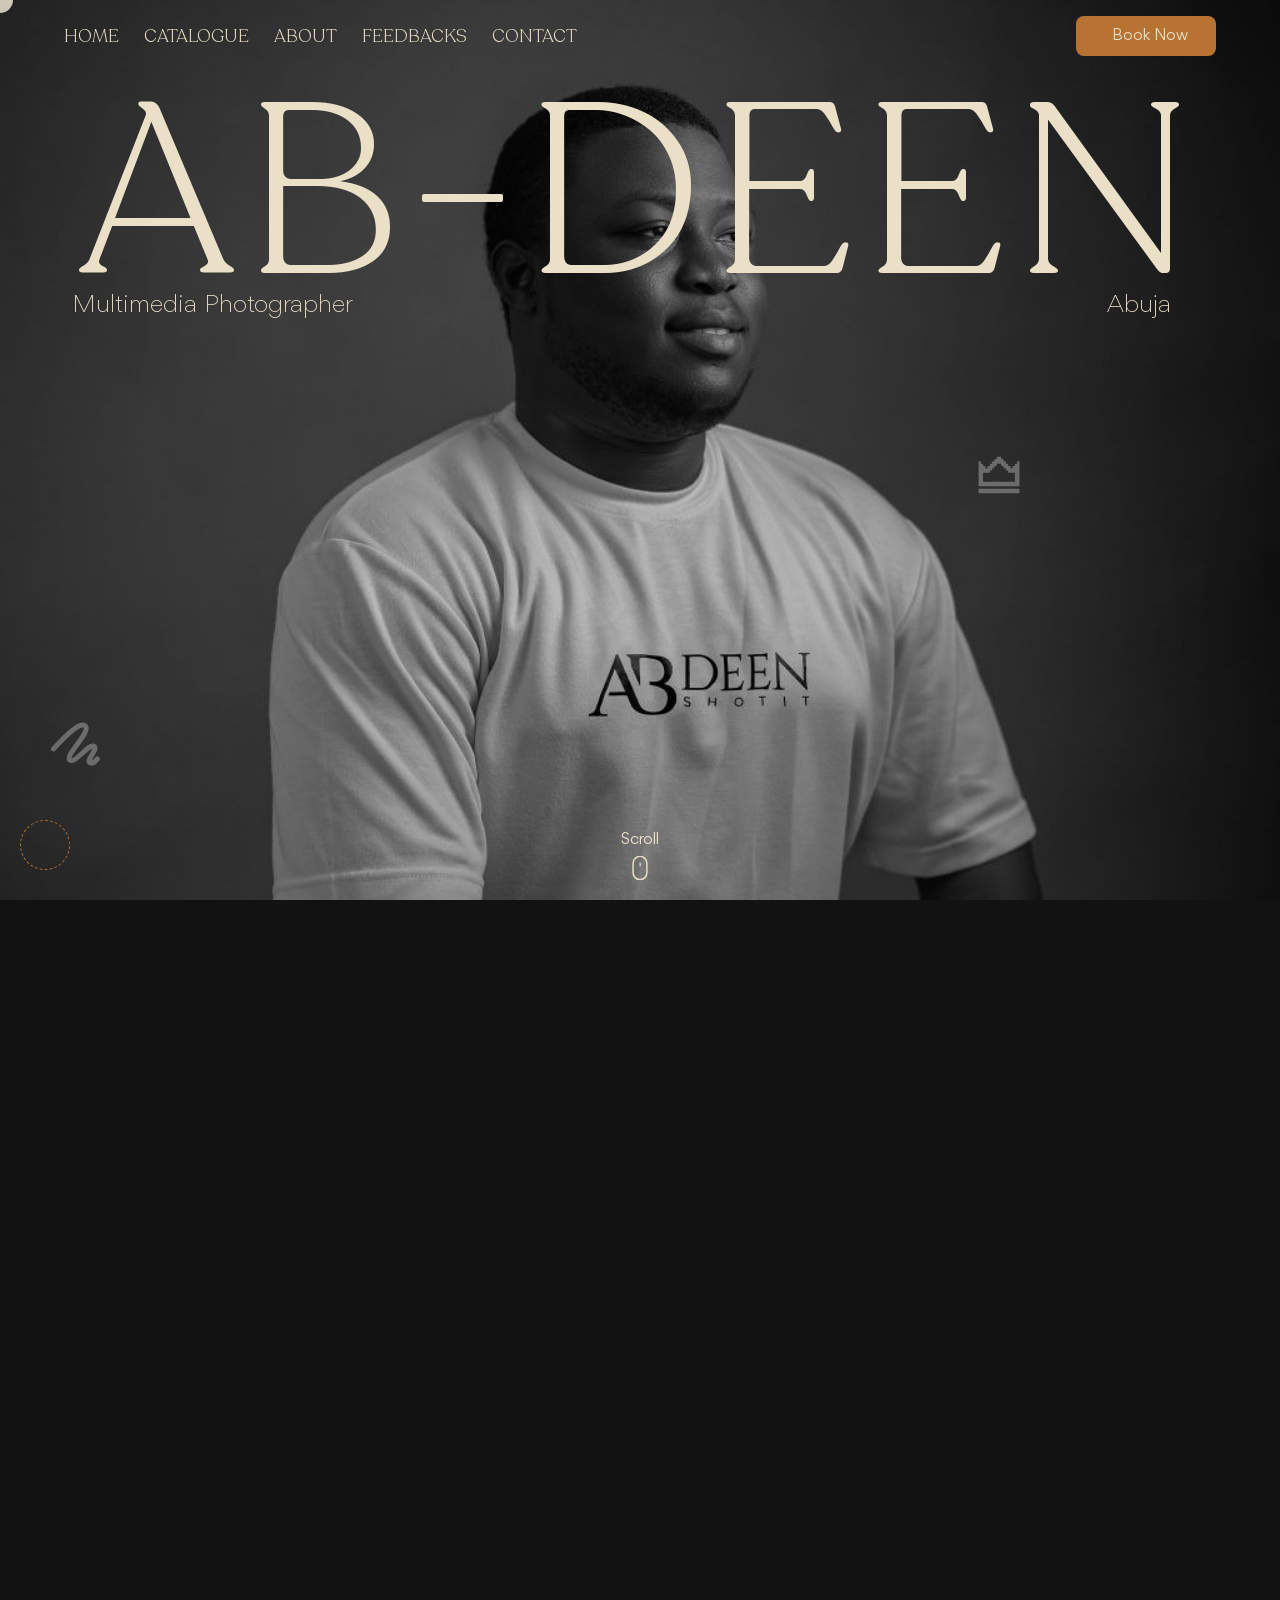
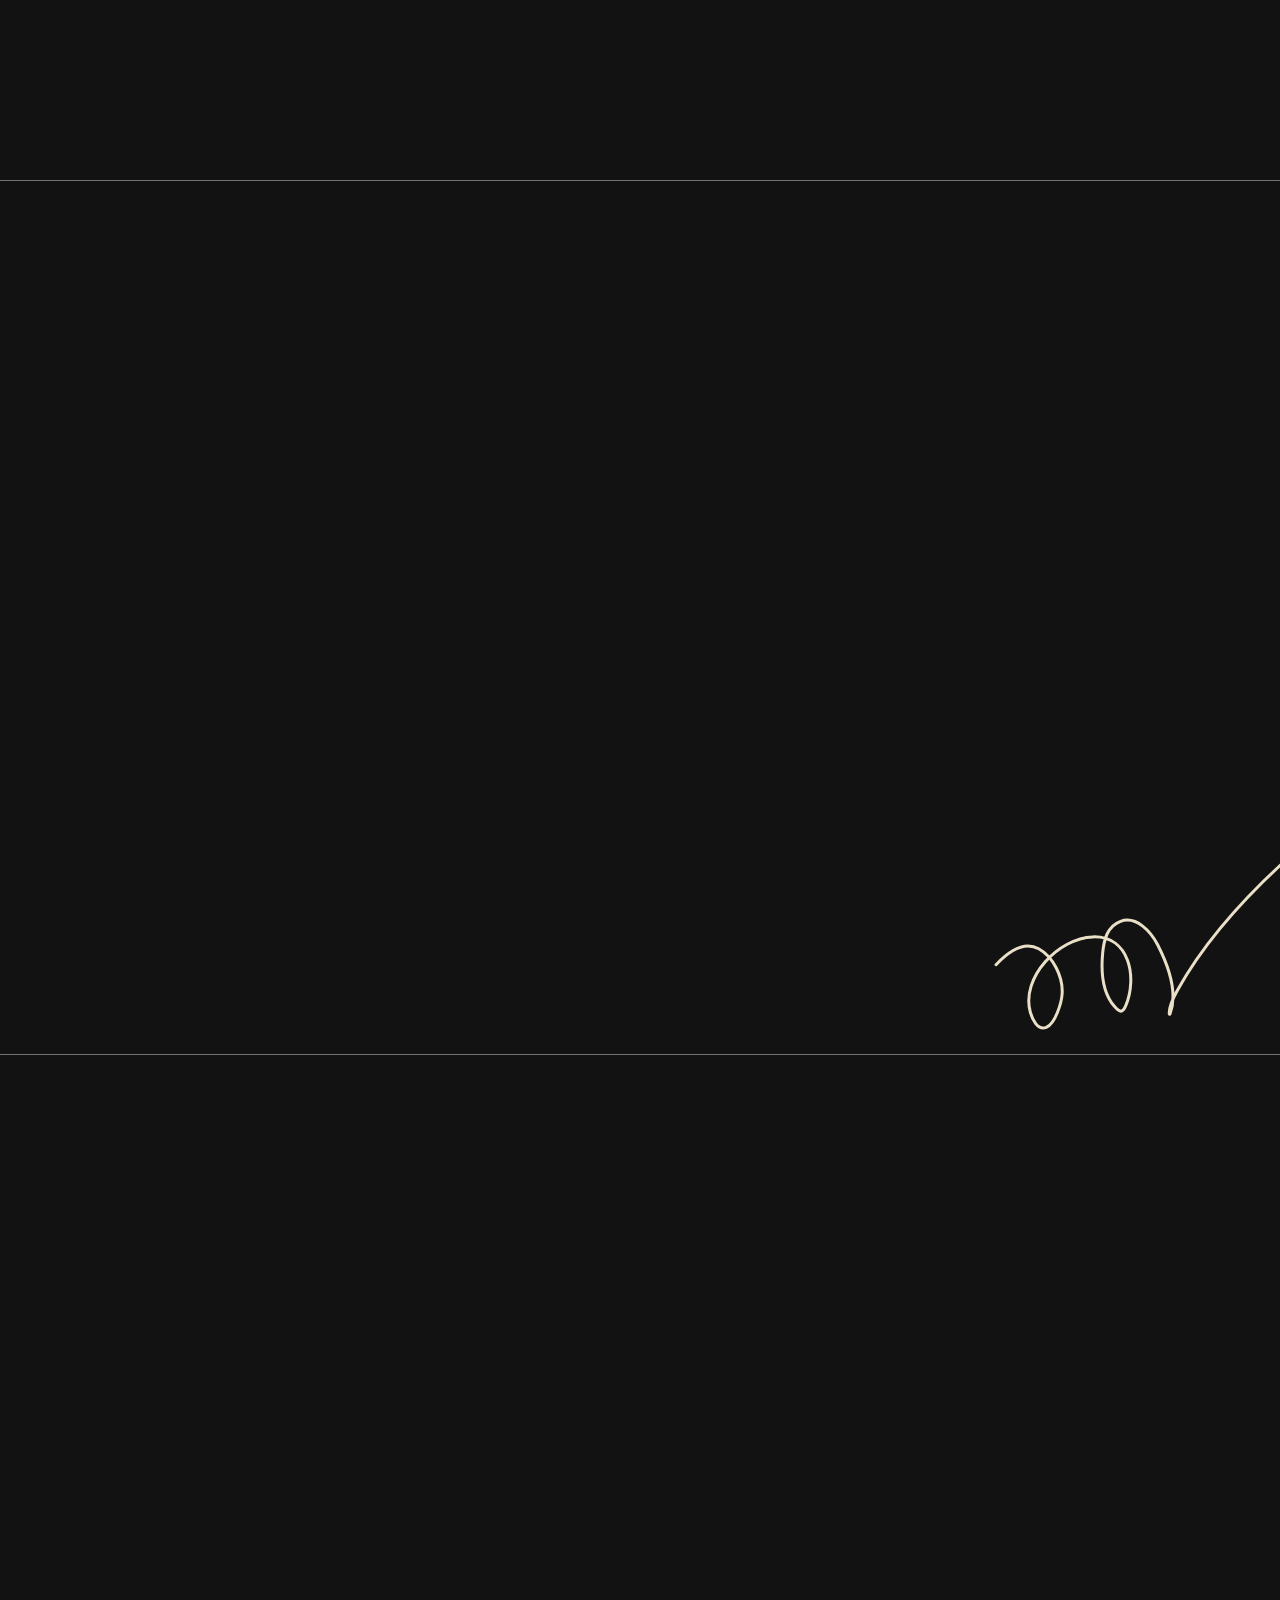
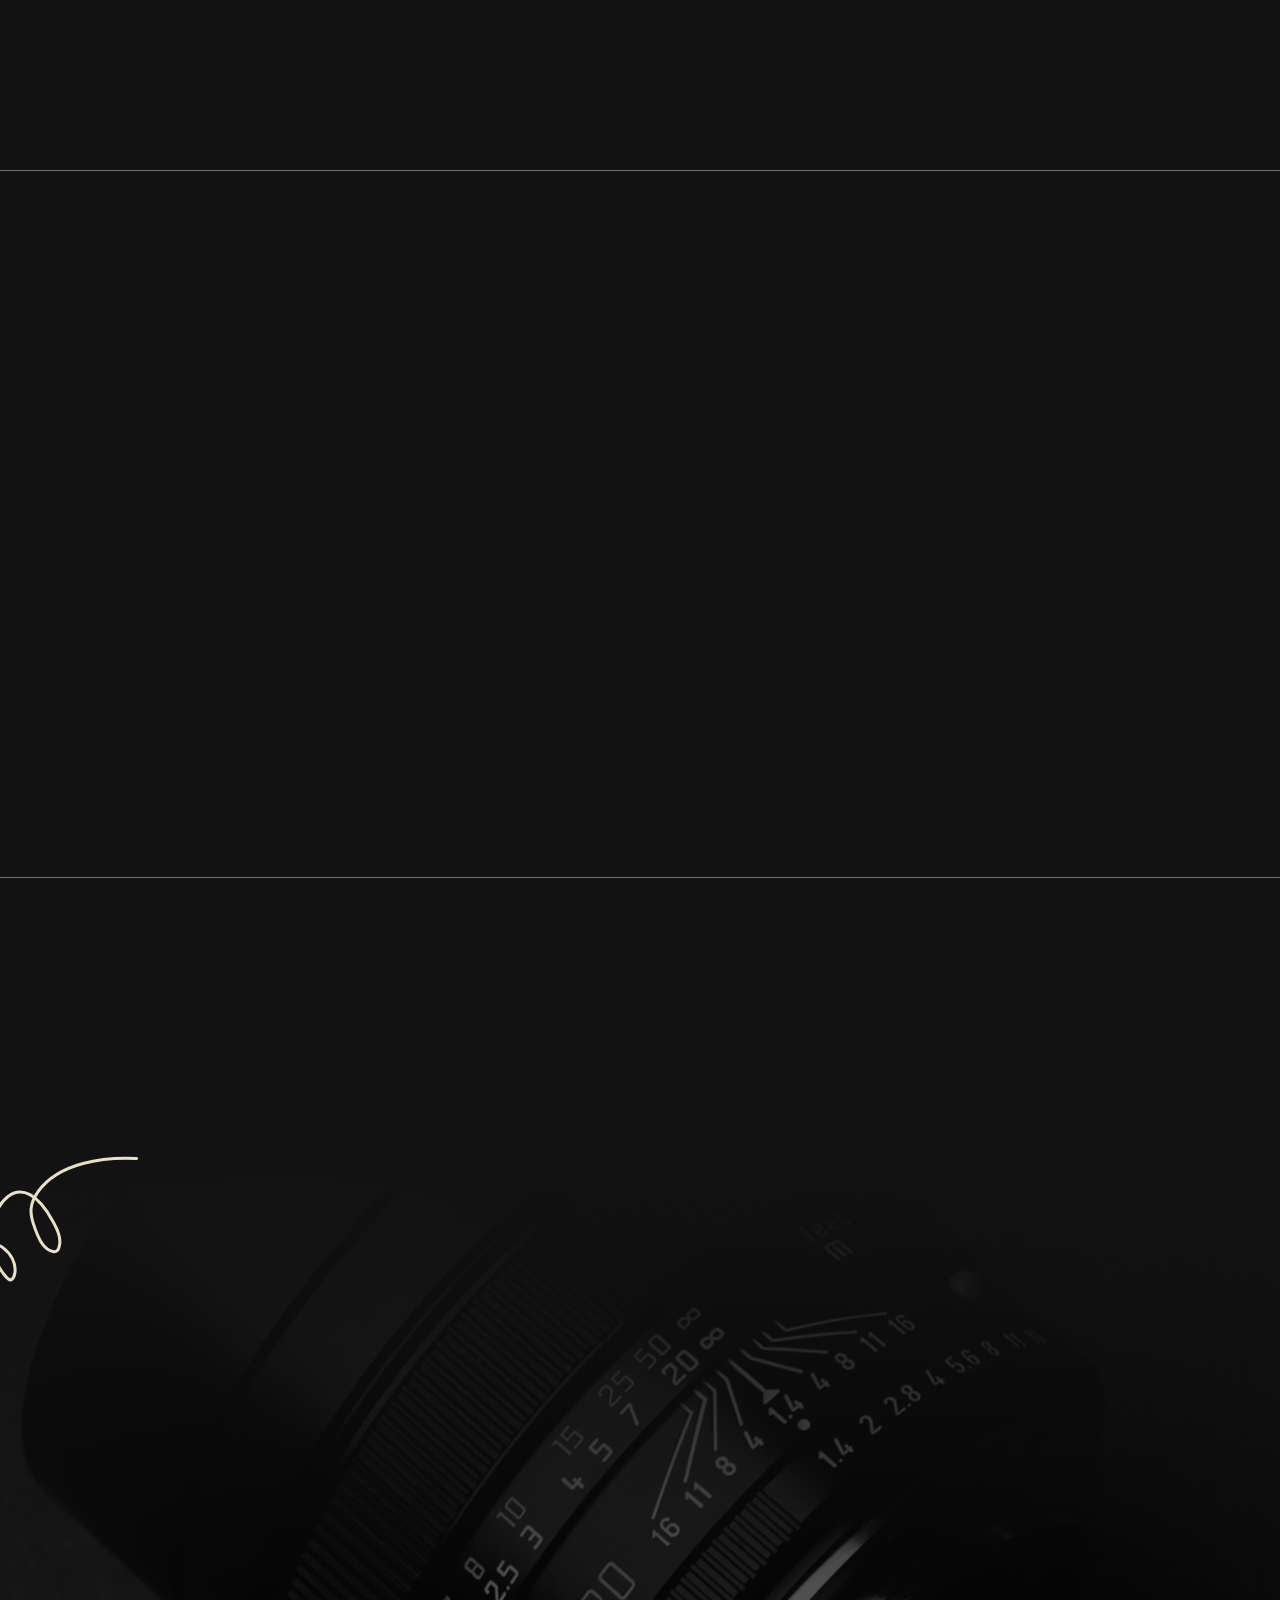
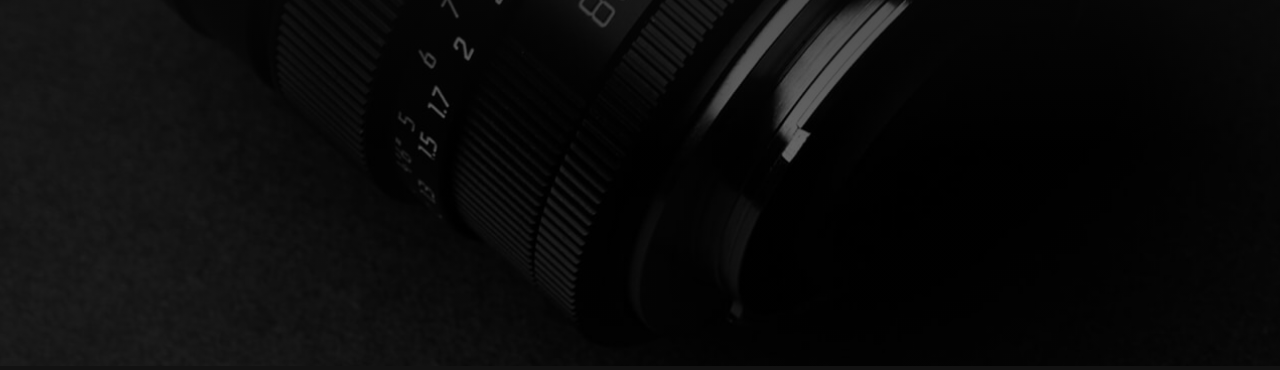
==== commit 2954cd00: "Updated" ====
--- a/Index.html
+++ b/Index.html
@@ -53,7 +53,7 @@
     <main>
       <!-- Navigation -->
       <nav class="navbar">
-        <a href="#home" class="nav-logo" id="navLogo">
+        <a href="#" class="nav-logo" id="navLogo">
           <h1>AB<span>_DeenShotIt</span></h1>
           <!-- <img src="Assets/Images/rough.jpg" alt=""> -->
         </a>
@@ -1028,7 +1028,7 @@
     <footer>
       <main>
         <div class="footer-section">
-          <a href="#Index.html" class="footer-logo" data-aos="fade-up" data-aos-offset="0">
+          <a href="index.html" class="footer-logo" data-aos="fade-up" data-aos-offset="0">
             <h1>AB_DeenShotIt</h1>
           </a>
           <p class="link" data-aos="fade-up" data-aos-offset="0">
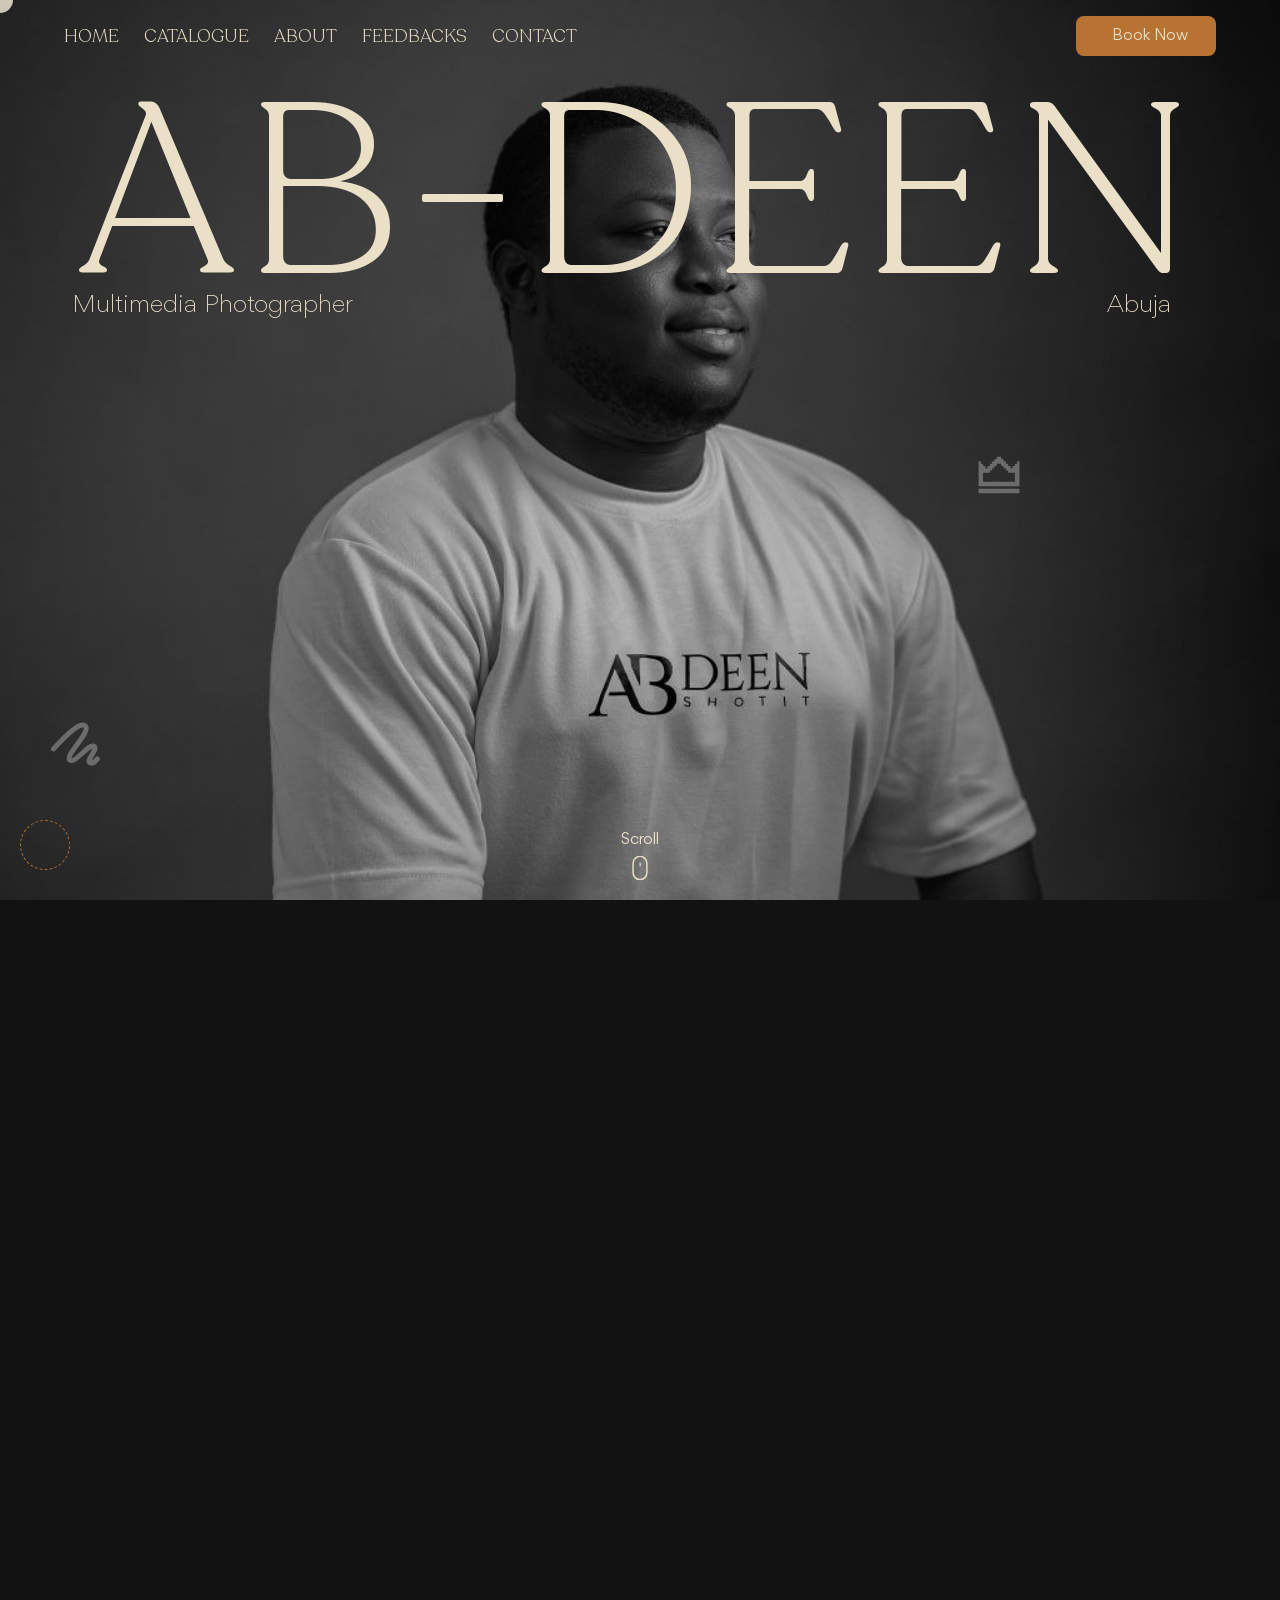
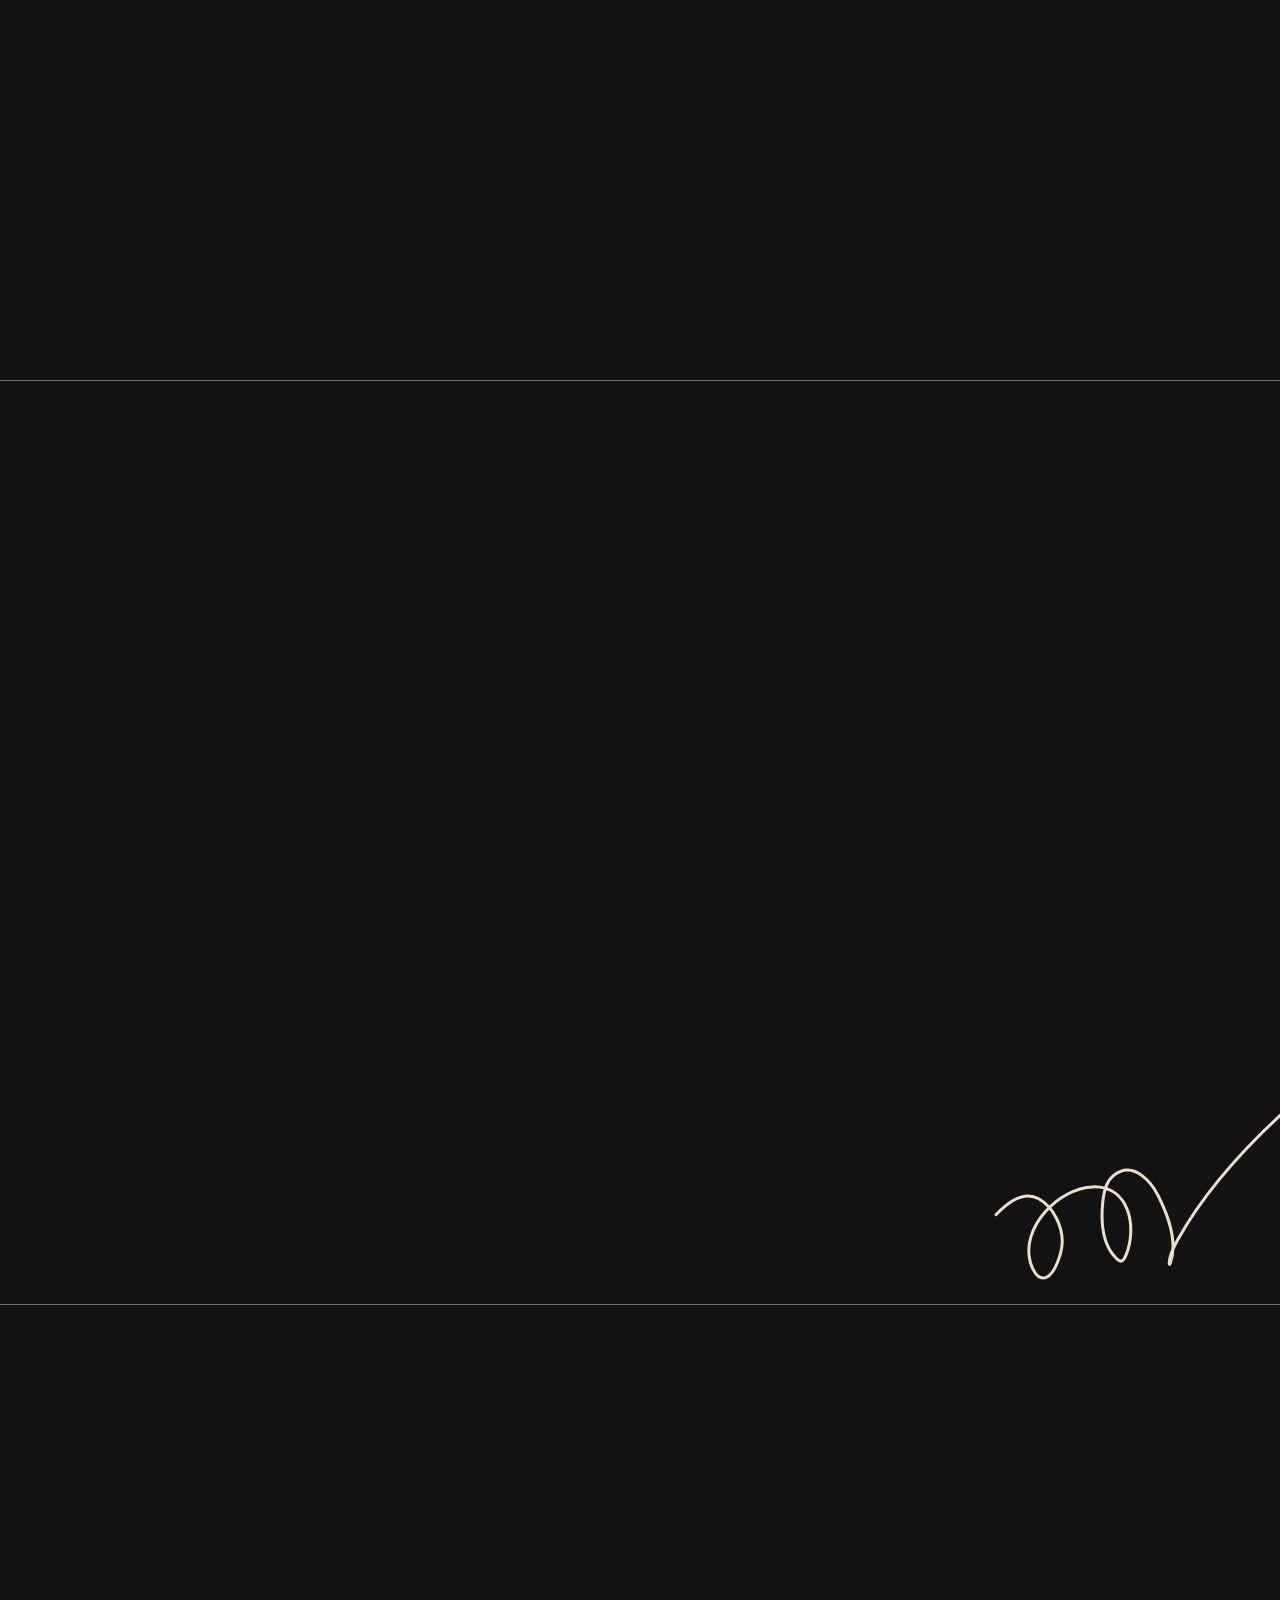
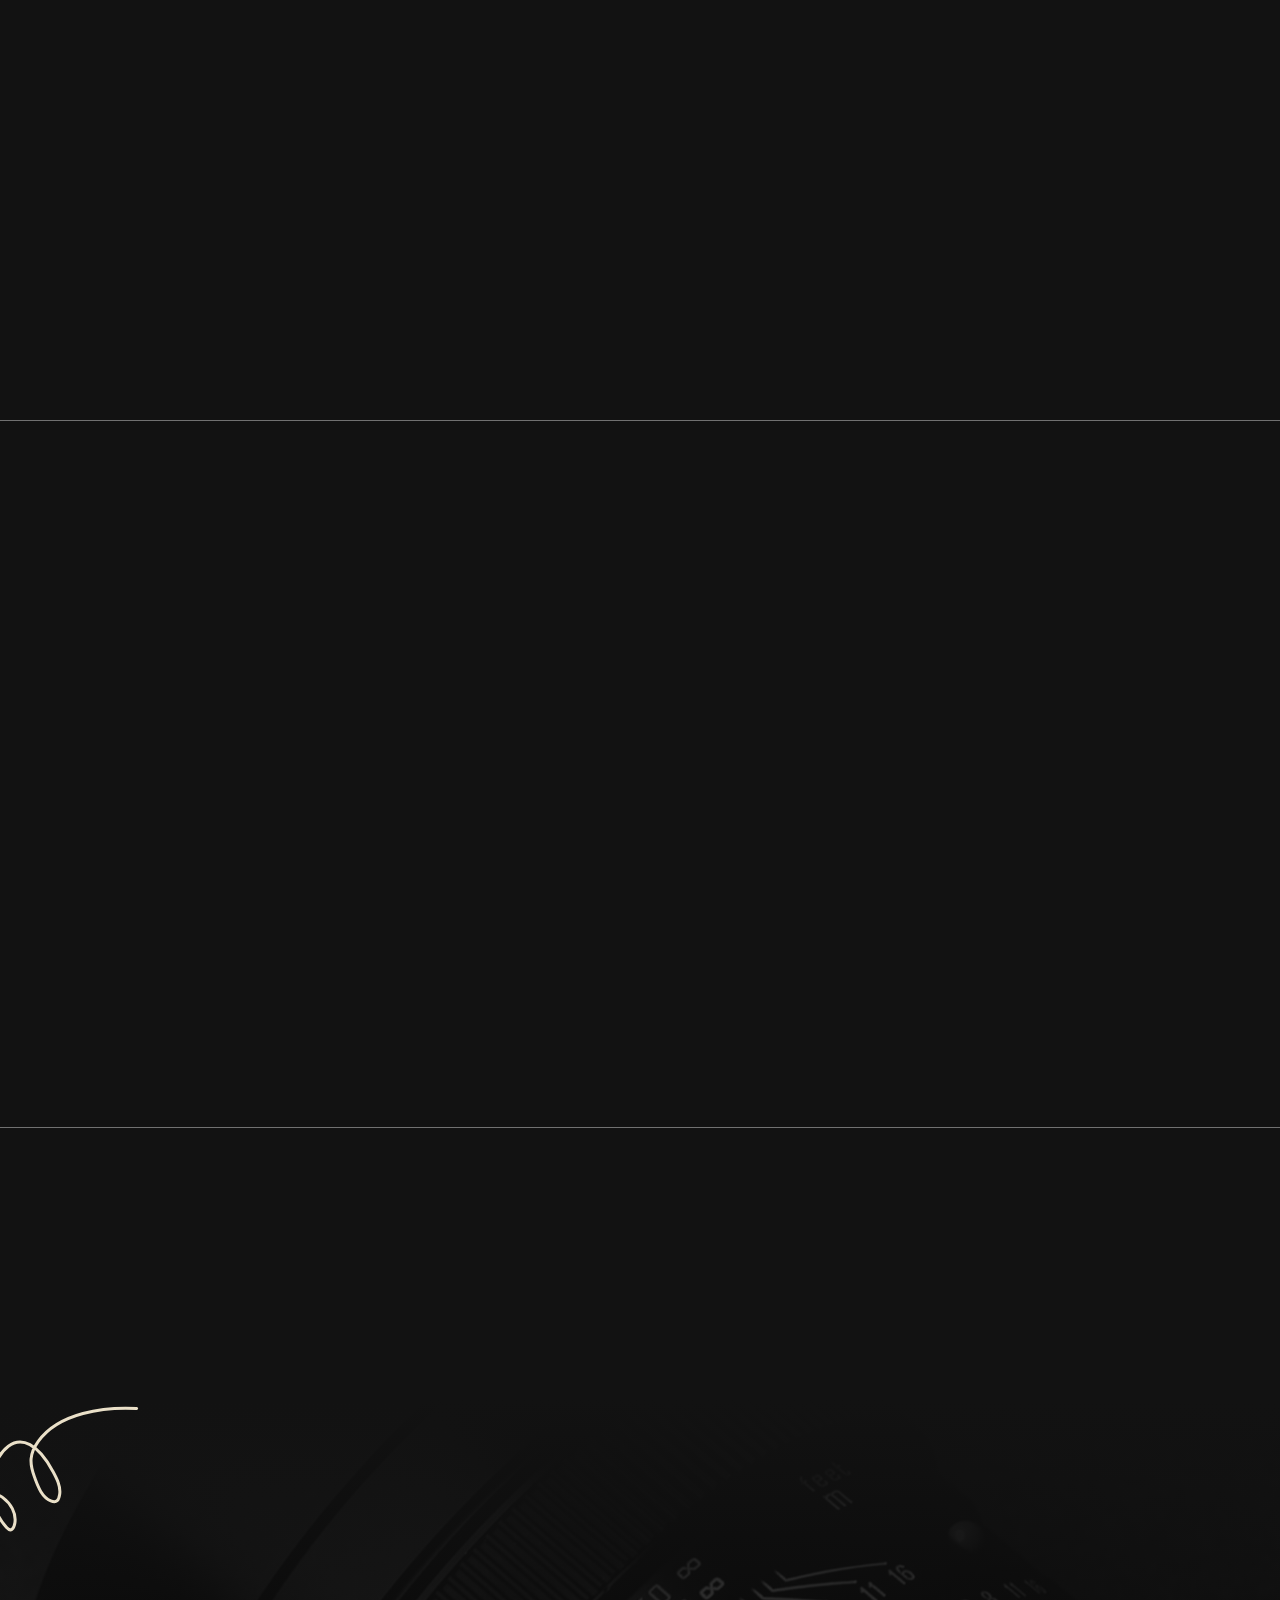
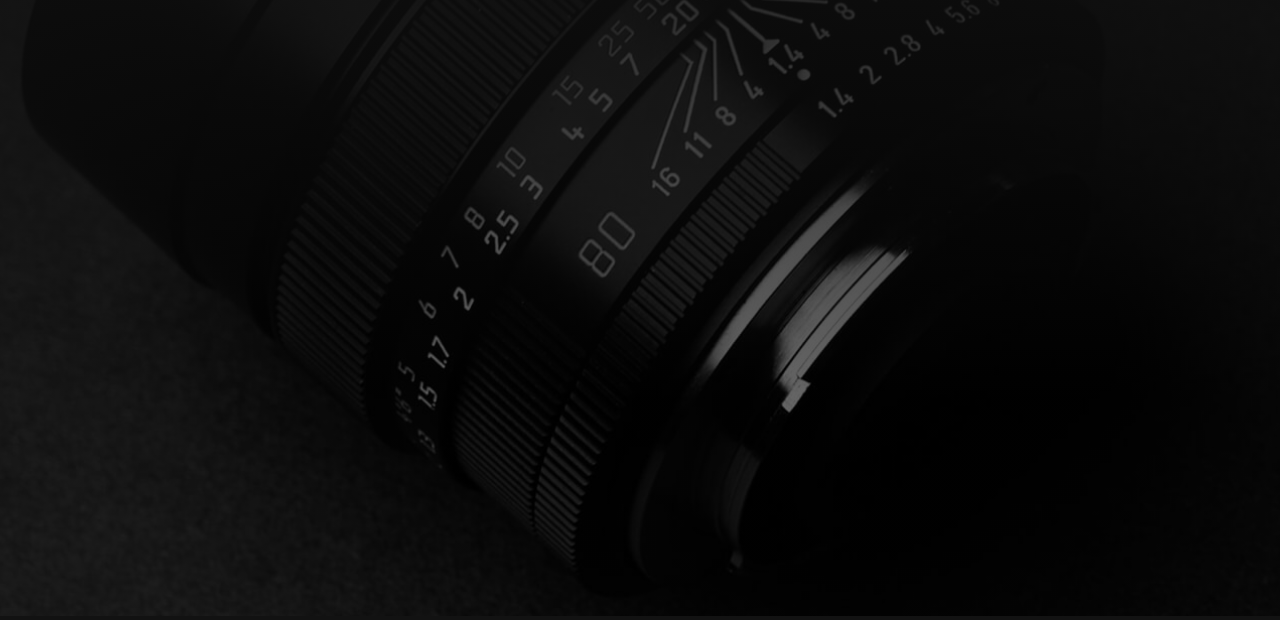
==== commit 067d708a: "Img Updated - Pending HomeGallery Build" ====
--- a/Index.html
+++ b/Index.html
@@ -272,8 +272,8 @@
         <div class="featured-contents">
           <div class="featured-left">
             <div class="featured item1 img-holder" data-aos="fade-up">
-              <a href="Assets/Images/Recent/IMG_7859.jpg" data-fancybox="recent-work" data-caption="mr and mrs Abdulrazaq">
-                <img src="Assets/Images/Recent/IMG_7859.jpg" alt="mr and mrs Abdulrazaq" loading="lazy" />
+              <a href="Assets/Images/Recent/FAT_5731.jpg" data-fancybox="recent-work" data-caption="mr and mrs Sheriff">
+                <img src="Assets/Images/Recent/FAT_5731.jpg" alt="mr and mrs Sheriff" loading="lazy" />
               </a>
               <div class="info">
                 <h2>couple</h2>
@@ -281,8 +281,8 @@
               </div>
             </div>
             <div class="featured item2 img-holder" data-aos="fade-up">
-              <a href="Assets/Images/Contact/IMG_3451.jpg" data-fancybox="recent-work" data-caption="shukura (studio)">
-                <img src="Assets/Images/Contact/IMG_3451.jpg" alt="model" loading="lazy" />
+              <a href="Assets/Images/Recent/465A8359.jpg" data-fancybox="recent-work" data-caption="Baraka (outdoor)">
+                <img src="Assets/Images/Recent/465A8359.jpg" alt="model" loading="lazy" />
               </a>
               <div class="info">
                 <h2>model</h2>
@@ -344,25 +344,26 @@
 
             <div class="catalogue-card">
               <div class="img-holder">
-                <img src="Assets/Images/Home-Gallery/Events/DSC_8226.jpg" alt="family" loading="lazy" />
+                <img src="Assets/Images/Home-Gallery/Events/IMG_7857.jpg" alt="family" loading="lazy" />
               </div>
 
               <div class="card-content">
-                <h2 class="card-title">couple</h2>
+                <h2 class="card-title">mr & mrs abdulrazaq</h2>
                 <p class="card-tag">event, wedding</p>
               </div>
             </div>
           </div>
+
           <!-- 2 -->
           <div class="catalogue-item" data-aos="fade-up">
             <div class="catalogue-card">
               <div class="img-holder">
-                <img src="Assets/Images/Home-Gallery/Portrait/FAT_0500.JPG" alt="fareedah" loading="lazy" />
+                <img src="Assets/Images/Home-Gallery/Headshot/FAT_2174.jpg" alt="farida" loading="lazy" />
               </div>
 
               <div class="card-content">
-                <h2 class="card-title">fareedah</h2>
-                <p class="card-tag">portrait, fashion</p>
+                <h2 class="card-title">farida</h2>
+                <p class="card-tag">headshot, studio</p>
               </div>
             </div>
 
@@ -416,12 +417,12 @@
 
             <div class="catalogue-card">
               <div class="img-holder">
-                <img src="Assets/Images/Home-Gallery/Headshot/FAT_2174.jpg" alt="farida" loading="lazy" />
+                <img src="Assets/Images/Home-Gallery/Cooperate/OLA07814.jpg" alt="jamiu" loading="lazy" />
               </div>
 
               <div class="card-content">
-                <h2 class="card-title">farida</h2>
-                <p class="card-tag">headshot, studio</p>
+                <h2 class="card-title">jamiu</h2>
+                <p class="card-tag">graduation, studio</p>
               </div>
             </div>
           </div>
